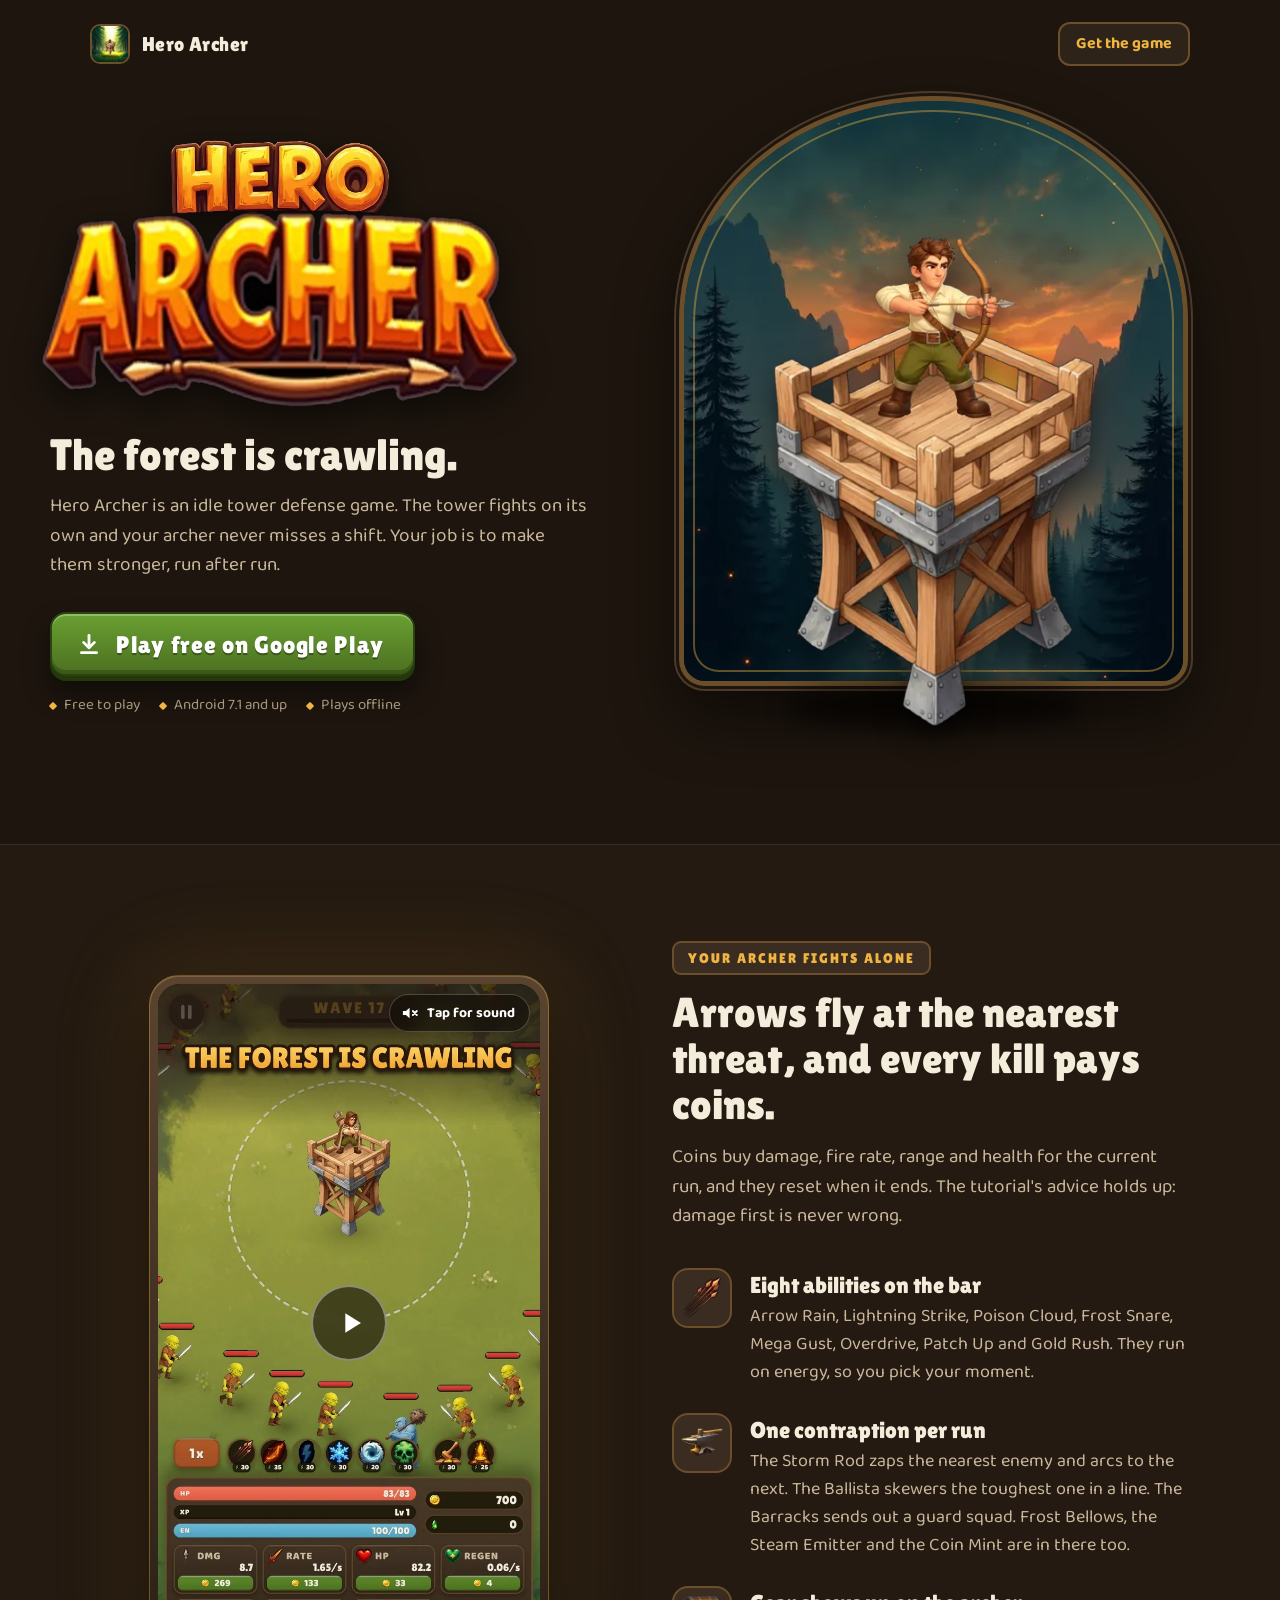
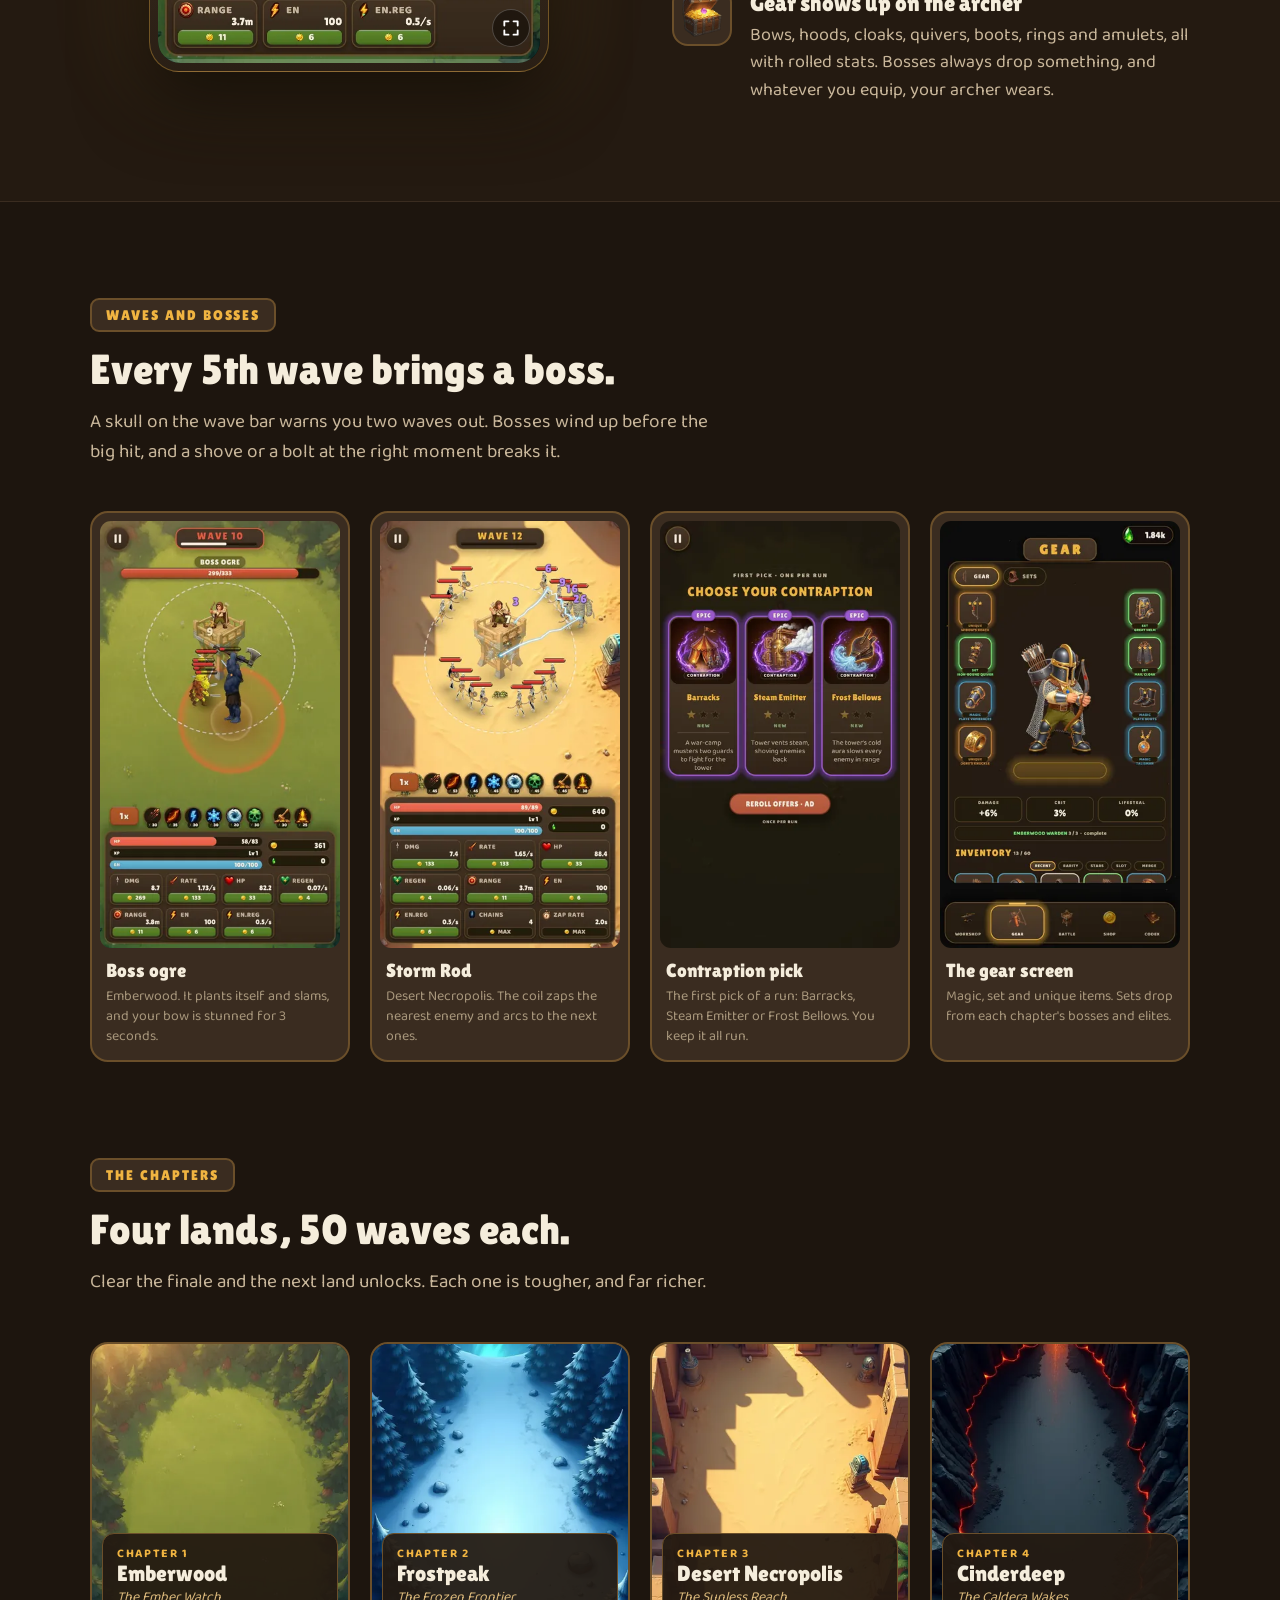
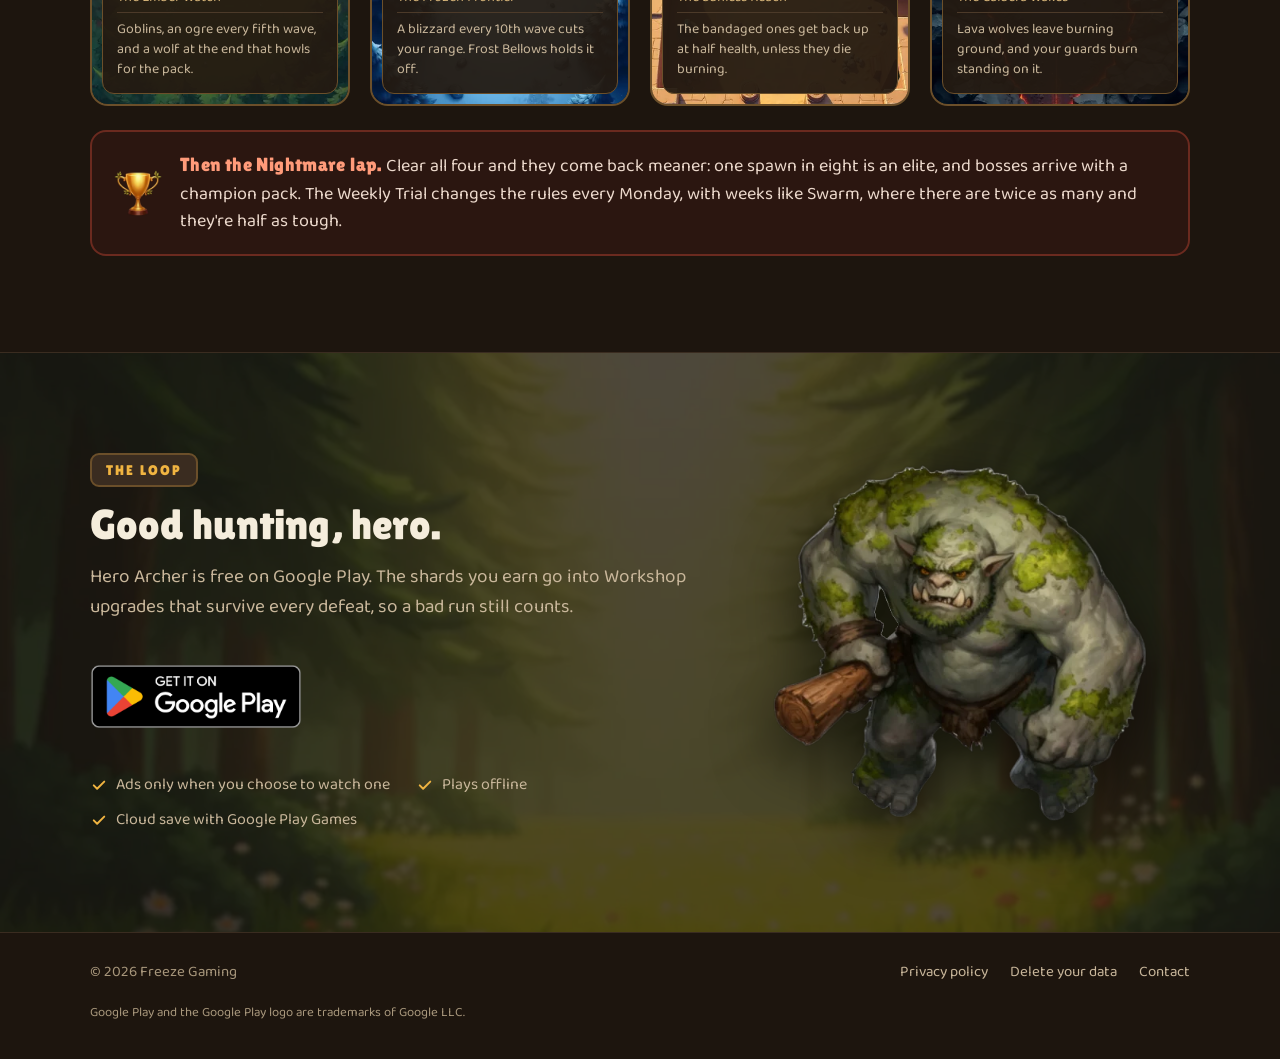
==== index.html @ 9c0611ba "Phones no longer scroll sideways The trailer player's glow was a layer 40px larger than the player o" ====
<!doctype html>
<html lang="en">
<head>
  <meta charset="utf-8">
  <meta name="viewport" content="width=device-width, initial-scale=1">
  <title>Hero Archer: Idle Tower Defense for Android</title>
  <meta name="description" content="Free idle tower defense for Android. Your archer holds the tower while you pick perks, call down abilities and loot gear across four chapters of bosses.">
  <link rel="canonical" href="https://heroarcher.com/">
  <meta name="theme-color" content="#1d150e">

  <link rel="icon" href="favicon.ico" sizes="48x48">
  <link rel="icon" href="icon-192.png" type="image/png" sizes="192x192">
  <link rel="apple-touch-icon" href="apple-touch-icon.png">
  <link rel="manifest" href="site.webmanifest">

  <meta property="og:type" content="website">
  <meta property="og:site_name" content="Hero Archer">
  <meta property="og:url" content="https://heroarcher.com/">
  <meta property="og:title" content="Hero Archer: Idle Tower Defense">
  <meta property="og:description" content="The tower fights on its own and your archer never misses a shift. Free on Google Play.">
  <meta property="og:image" content="https://heroarcher.com/og-image.jpg">
  <meta property="og:image:width" content="1200">
  <meta property="og:image:height" content="630">
  <meta property="og:image:alt" content="The Hero Archer logo beside the archer's wooden watchtower">
  <meta name="twitter:card" content="summary_large_image">

  <link rel="preload" href="assets/fonts/lilita-one.woff2" as="font" type="font/woff2" crossorigin>
  <link rel="preload" href="assets/fonts/baloo2-latin.woff2" as="font" type="font/woff2" crossorigin>
  <link rel="stylesheet" href="assets/css/site.css?v=ea07aeb800">
  <script src="assets/js/site.js?v=35ec66bd99" defer></script>

  <script type="application/ld+json">
  {
    "@context": "https://schema.org",
    "@type": "VideoGame",
    "name": "Hero Archer",
    "alternateName": "Hero Archer Tower Idle Defense",
    "url": "https://heroarcher.com/",
    "image": "https://heroarcher.com/og-image.jpg",
    "description": "An idle tower defense game for Android with roguelike perks, boss fights and gear your archer wears.",
    "genre": ["Tower defense", "Idle", "Roguelike"],
    "gamePlatform": "Android",
    "applicationCategory": "GameApplication",
    "operatingSystem": "Android 7.1 or later",
    "installUrl": "https://play.google.com/store/apps/details?id=com.omarkhan.heroarcher",
    "offers": { "@type": "Offer", "price": "0", "priceCurrency": "USD" },
    "trailer": {
      "@type": "VideoObject",
      "name": "Hero Archer trailer",
      "description": "31 seconds of Hero Archer gameplay: goblin waves, abilities, contraptions, a boss fight and the gear your archer wears.",
      "thumbnailUrl": "https://heroarcher.com/assets/img/trailer-poster.webp",
      "contentUrl": "https://heroarcher.com/assets/video/trailer.mp4",
      "uploadDate": "2026-11-19",
      "duration": "PT31S"
    },
    "author": { "@type": "Organization", "name": "Freeze Gaming" },
    "publisher": { "@type": "Organization", "name": "Freeze Gaming" }
  }
  </script>
</head>
<body>
  <a class="skip-link" href="#main">Skip to content</a>

  <header class="wrap top">
    <a class="brand" href="./"><img src="assets/img/icon-96.webp" alt="" width="96" height="96"><span>Hero Archer</span></a>
    <a class="top-cta" data-play="header" href="https://play.google.com/store/apps/details?id=com.omarkhan.heroarcher&amp;referrer=utm_source%3Dheroarcher.com%26utm_medium%3Dwebsite%26utm_content%3Dheader">Get the game</a>
  </header>

  <main id="main">
    <section class="wrap hero" aria-label="Hero Archer">
      <h1 class="hero__title">
        <img class="hero__logo" src="assets/img/logo-456.webp" srcset="assets/img/logo-456.webp 456w, assets/img/logo-912.webp 912w" sizes="(min-width: 900px) 480px, (min-width: 600px) 340px, 240px" width="912" height="540" alt="Hero Archer">
      </h1>

      <div class="stage" aria-hidden="true">
        <div class="arch">
          <img class="arch__img" src="assets/img/dusk-480.webp" srcset="assets/img/dusk-480.webp 480w, assets/img/dusk-832.webp 832w" sizes="(min-width: 900px) 480px, (min-width: 500px) 470px, 94vw" width="832" height="1472" alt="">
        </div>
        <span class="ember"></span>
        <span class="ember"></span>
        <span class="ember"></span>
        <span class="ember"></span>
        <span class="ember"></span>
        <span class="ember"></span>
        <div class="ground"></div>
        <img class="tower" src="assets/img/tower-archer-360.webp" srcset="assets/img/tower-archer-360.webp 360w, assets/img/tower-archer-552.webp 552w" sizes="(min-width: 900px) 350px, (min-width: 600px) 290px, 56vw" width="552" height="847" alt="" fetchpriority="high">
      </div>

      <div class="hero__copy">
        <p class="tag">The forest is crawling.</p>
        <p class="sub">Hero Archer is an idle tower defense game. The tower fights on its own and your archer never misses a shift. Your job is to make them stronger, run after run.</p>
        <a class="cta" data-play="hero" href="https://play.google.com/store/apps/details?id=com.omarkhan.heroarcher&amp;referrer=utm_source%3Dheroarcher.com%26utm_medium%3Dwebsite%26utm_content%3Dhero">
          <svg viewBox="0 0 24 24" fill="none" stroke="currentColor" stroke-width="2.6" stroke-linecap="round" stroke-linejoin="round" aria-hidden="true"><path d="M12 4v11"/><path d="M7 10.5l5 5 5-5"/><path d="M5 20h14"/></svg>
          Play free on Google Play
        </a>
        <ul class="meta">
          <li>Free to play</li>
          <li>Android 7.1 and up</li>
          <li>Plays offline</li>
        </ul>
        <p class="ios-note" data-ios-only hidden>On an iPhone? Hero Archer is Android only for now. An iPhone version is in the works.</p>
      </div>
    </section>

    <section class="section action" aria-labelledby="fights-alone">
      <div class="wrap action__grid">
        <!-- the trailer. site.js plays it silently while it is on screen (the
             captions are burned in) and draws the controls over it: sound, play,
             full screen, the progress bar. Without script: the browser's own player -->
        <figure class="player">
          <div class="player__frame" data-player>
            <video controls playsinline preload="none" width="720" height="1280" poster="assets/img/trailer-poster.webp" aria-label="The Hero Archer trailer: goblin waves, abilities, contraptions, a boss fight and the gear your archer wears">
              <source src="assets/video/trailer.mp4" type="video/mp4">
            </video>
            <button class="player__sound" type="button" data-sound aria-pressed="false" aria-label="Turn the sound on" hidden>
              <svg class="player__icon-off" viewBox="0 0 24 24" aria-hidden="true"><path d="M3.5 9.5h3.6L11.5 5.6v12.8l-4.4-3.9H3.5z" fill="currentColor"/><path d="M15.4 9.6l4.8 4.8M20.2 9.6l-4.8 4.8" fill="none" stroke="currentColor" stroke-width="2.2" stroke-linecap="round"/></svg>
              <svg class="player__icon-on" viewBox="0 0 24 24" aria-hidden="true"><path d="M3.5 9.5h3.6L11.5 5.6v12.8l-4.4-3.9H3.5z" fill="currentColor"/><path d="M15 9.2a4 4 0 0 1 0 5.6M17.6 6.6a7.6 7.6 0 0 1 0 10.8" fill="none" stroke="currentColor" stroke-width="2.2" stroke-linecap="round"/></svg>
              <span class="player__sound-label">Tap for sound</span>
            </button>
            <button class="player__play" type="button" data-toggle aria-label="Play the trailer" hidden>
              <svg viewBox="0 0 24 24" aria-hidden="true"><path d="M8 5.2v13.6L19 12z" fill="currentColor"/></svg>
            </button>
            <button class="player__full" type="button" data-full aria-label="Full screen" hidden>
              <svg viewBox="0 0 24 24" aria-hidden="true"><path d="M4 9V4h5M20 9V4h-5M4 15v5h5M20 15v5h-5" fill="none" stroke="currentColor" stroke-width="2.2" stroke-linecap="round" stroke-linejoin="round"/></svg>
            </button>
            <div class="player__bar" data-bar hidden><span></span></div>
          </div>
        </figure>
        <div>
          <p class="plaque">Your archer fights alone</p>
          <h2 class="h2" id="fights-alone">Arrows fly at the nearest threat, and every kill pays coins.</h2>
          <p class="lead">Coins buy damage, fire rate, range and health for the current run, and they reset when it ends. The tutorial's advice holds up: damage first is never wrong.</p>
          <ul class="beats">
            <li>
              <span class="icon-tile"><img src="assets/img/ico-arrow-rain.webp" alt="" width="112" height="125" loading="lazy"></span>
              <div>
                <h3>Eight abilities on the bar</h3>
                <p>Arrow Rain, Lightning Strike, Poison Cloud, Frost Snare, Mega Gust, Overdrive, Patch Up and Gold Rush. They run on energy, so you pick your moment.</p>
              </div>
            </li>
            <li>
              <span class="icon-tile"><img src="assets/img/ico-workshop.webp" alt="" width="112" height="77" loading="lazy"></span>
              <div>
                <h3>One contraption per run</h3>
                <p>The Storm Rod zaps the nearest enemy and arcs to the next. The Ballista skewers the toughest one in a line. The Barracks sends out a guard squad. Frost Bellows, the Steam Emitter and the Coin Mint are in there too.</p>
              </div>
            </li>
            <li>
              <span class="icon-tile"><img src="assets/img/ico-chest.webp" alt="" width="112" height="115" loading="lazy"></span>
              <div>
                <h3>Gear shows up on the archer</h3>
                <p>Bows, hoods, cloaks, quivers, boots, rings and amulets, all with rolled stats. Bosses always drop something, and whatever you equip, your archer wears.</p>
              </div>
            </li>
          </ul>
        </div>
      </div>
    </section>

    <section class="section" aria-labelledby="bosses">
      <div class="wrap">
        <p class="plaque">Waves and bosses</p>
        <h2 class="h2" id="bosses">Every 5th wave brings a boss.</h2>
        <p class="lead">A skull on the wave bar warns you two waves out. Bosses wind up before the big hit, and a shove or a bolt at the right moment breaks it.</p>
        <div class="shots" role="region" aria-label="Screenshots" tabindex="0">
          <figure class="shot">
            <img src="assets/img/shot-boss-360.webp" srcset="assets/img/shot-boss-360.webp 360w, assets/img/shot-boss-720.webp 720w" sizes="(min-width: 1024px) 255px, (min-width: 720px) 45vw, 70vw" width="720" height="1280" alt="A boss ogre raises its axe over the tower inside its orange slam warning" loading="lazy">
            <figcaption><b>Boss ogre</b><span>Emberwood. It plants itself and slams, and your bow is stunned for 3 seconds.</span></figcaption>
          </figure>
          <figure class="shot">
            <img src="assets/img/shot-storm-360.webp" srcset="assets/img/shot-storm-360.webp 360w, assets/img/shot-storm-720.webp 720w" sizes="(min-width: 1024px) 255px, (min-width: 720px) 45vw, 70vw" width="720" height="1280" alt="Storm Rod lightning arcs from the tower into a pack of the dead in the desert" loading="lazy">
            <figcaption><b>Storm Rod</b><span>Desert Necropolis. The coil zaps the nearest enemy and arcs to the next ones.</span></figcaption>
          </figure>
          <figure class="shot">
            <img src="assets/img/shot-contraption-360.webp" srcset="assets/img/shot-contraption-360.webp 360w, assets/img/shot-contraption-720.webp 720w" sizes="(min-width: 1024px) 255px, (min-width: 720px) 45vw, 70vw" width="720" height="1280" alt="The contraption pick: Barracks, Steam Emitter or Frost Bellows" loading="lazy">
            <figcaption><b>Contraption pick</b><span>The first pick of a run: Barracks, Steam Emitter or Frost Bellows. You keep it all run.</span></figcaption>
          </figure>
          <figure class="shot">
            <img src="assets/img/shot-gear-360.webp" srcset="assets/img/shot-gear-360.webp 360w, assets/img/shot-gear-720.webp 720w" sizes="(min-width: 1024px) 255px, (min-width: 720px) 45vw, 70vw" width="720" height="1280" alt="The gear screen, with the archer in the full Emberwood Warden set" loading="lazy">
            <figcaption><b>The gear screen</b><span>Magic, set and unique items. Sets drop from each chapter's bosses and elites.</span></figcaption>
          </figure>
        </div>
      </div>
    </section>

    <section class="section section--flush-top" aria-labelledby="chapters">
      <div class="wrap">
        <p class="plaque">The chapters</p>
        <h2 class="h2" id="chapters">Four lands, 50 waves each.</h2>
        <p class="lead">Clear the finale and the next land unlocks. Each one is tougher, and far richer.</p>
        <div class="chapters">
          <figure class="chapter">
            <img src="assets/img/ch-emberwood-400.webp" srcset="assets/img/ch-emberwood-400.webp 400w, assets/img/ch-emberwood-768.webp 768w" sizes="(min-width: 1024px) 265px, (min-width: 560px) 45vw, 92vw" width="768" height="1344" alt="" loading="lazy">
            <figcaption><small>Chapter 1</small><b>Emberwood</b><em>The Ember Watch</em><span>Goblins, an ogre every fifth wave, and a wolf at the end that howls for the pack.</span></figcaption>
          </figure>
          <figure class="chapter">
            <img src="assets/img/ch-frostpeak-400.webp" srcset="assets/img/ch-frostpeak-400.webp 400w, assets/img/ch-frostpeak-768.webp 768w" sizes="(min-width: 1024px) 265px, (min-width: 560px) 45vw, 92vw" width="768" height="1344" alt="" loading="lazy">
            <figcaption><small>Chapter 2</small><b>Frostpeak</b><em>The Frozen Frontier</em><span>A blizzard every 10th wave cuts your range. Frost Bellows holds it off.</span></figcaption>
          </figure>
          <figure class="chapter">
            <img src="assets/img/ch-necropolis-400.webp" srcset="assets/img/ch-necropolis-400.webp 400w, assets/img/ch-necropolis-768.webp 768w" sizes="(min-width: 1024px) 265px, (min-width: 560px) 45vw, 92vw" width="768" height="1344" alt="" loading="lazy">
            <figcaption><small>Chapter 3</small><b>Desert Necropolis</b><em>The Sunless Reach</em><span>The bandaged ones get back up at half health, unless they die burning.</span></figcaption>
          </figure>
          <figure class="chapter">
            <img src="assets/img/ch-cinderdeep-400.webp" srcset="assets/img/ch-cinderdeep-400.webp 400w, assets/img/ch-cinderdeep-768.webp 768w" sizes="(min-width: 1024px) 265px, (min-width: 560px) 45vw, 92vw" width="768" height="1344" alt="" loading="lazy">
            <figcaption><small>Chapter 4</small><b>Cinderdeep</b><em>The Caldera Wakes</em><span>Lava wolves leave burning ground, and your guards burn standing on it.</span></figcaption>
          </figure>
        </div>
        <div class="nightmare">
          <img src="assets/img/ico-trophy.webp" alt="" width="112" height="108" loading="lazy">
          <p><strong>Then the Nightmare lap.</strong> Clear all four and they come back meaner: one spawn in eight is an elite, and bosses arrive with a champion pack. The Weekly Trial changes the rules every Monday, with weeks like Swarm, where there are twice as many and they're half as tough.</p>
        </div>
      </div>
    </section>

    <section class="final" aria-labelledby="good-hunting">
      <img class="final__bg" src="assets/img/forest-1024.webp" width="1024" height="1024" alt="" loading="lazy">
      <div class="wrap final__grid">
        <div>
          <p class="plaque">The loop</p>
          <h2 class="h2" id="good-hunting">Good hunting, hero.</h2>
          <p class="lead">Hero Archer is free on Google Play. The shards you earn go into Workshop upgrades that survive every defeat, so a bad run still counts.</p>
          <a class="badge" data-play="final" href="https://play.google.com/store/apps/details?id=com.omarkhan.heroarcher&amp;referrer=utm_source%3Dheroarcher.com%26utm_medium%3Dwebsite%26utm_content%3Dfinal"><img src="assets/img/google-play-badge.png" width="646" height="250" alt="Get it on Google Play" loading="lazy"></a>
          <ul class="facts">
            <li><svg viewBox="0 0 24 24" fill="none" stroke="currentColor" stroke-width="2.6" stroke-linecap="round" stroke-linejoin="round" aria-hidden="true"><path d="M5 12.5l4.5 4.5L19 7.5"/></svg>Ads only when you choose to watch one</li>
            <li><svg viewBox="0 0 24 24" fill="none" stroke="currentColor" stroke-width="2.6" stroke-linecap="round" stroke-linejoin="round" aria-hidden="true"><path d="M5 12.5l4.5 4.5L19 7.5"/></svg>Plays offline</li>
            <li><svg viewBox="0 0 24 24" fill="none" stroke="currentColor" stroke-width="2.6" stroke-linecap="round" stroke-linejoin="round" aria-hidden="true"><path d="M5 12.5l4.5 4.5L19 7.5"/></svg>Cloud save with Google Play Games</li>
          </ul>
        </div>
        <img class="final__troll" src="assets/img/troll-478.webp" width="478" height="455" alt="" loading="lazy">
      </div>
    </section>
  </main>

  <footer class="foot">
    <div class="wrap">
      <div class="foot__row">
        <span>© 2026 Freeze Gaming</span>
        <nav aria-label="Legal and contact">
          <a href="privacy/">Privacy policy</a>
          <a href="delete-account/">Delete your data</a>
          <a href="mailto:khanxesthetix@gmail.com">Contact</a>
        </nav>
      </div>
      <p class="foot__legal">Google Play and the Google Play logo are trademarks of Google LLC.</p>
    </div>
  </footer>
</body>
</html>
---- assets/css/site.css ----
/* Hero Archer, heroarcher.com
   Colours are the game's "Bark & Ember" UITheme tokens; type is the game's
   own Lilita One (display) and Baloo 2 (text). Mobile first. */

@font-face {
  font-family: "Baloo 2";
  src: url("../fonts/baloo2-latin.woff2") format("woff2");
  font-weight: 400 800;
  font-style: normal;
  font-display: swap;
}
@font-face {
  font-family: "Lilita One";
  src: url("../fonts/lilita-one.woff2") format("woff2");
  font-weight: 400;
  font-style: normal;
  font-display: swap;
}

:root {
  --bg: #1d150e;
  --bg-deep: #241a11;
  --panel: #3a2c20;
  --panel-inset: #2e2318;
  --panel-light: #4c3a29;
  --border: #6b4f2a;
  --gold: #f0b441;
  --gold-hi: #ffd27a;
  --text: #f5eddc;
  --text-dim: #c9b79b;
  --text-mute: #a8977c;
  --subtitle: #d9b77a;
  --cta-top: #69a032;
  --cta-bottom: #4c7020;
  --cta-edge: #2c4410;
  --cta-lip: #23380b;
  --nightmare-bg: #2b1610;
  --nightmare-edge: #6b2a1f;
  --nightmare-text: #ff9b7a;

  --font-display: "Lilita One", "Baloo 2", system-ui, sans-serif;
  --font-body: "Baloo 2", system-ui, -apple-system, "Segoe UI", Roboto, sans-serif;
  --gutter: 16px;

  color-scheme: dark;
}

/* ---------- base ---------- */

*, *::before, *::after { box-sizing: border-box; }

html {
  -webkit-text-size-adjust: 100%;
  text-size-adjust: 100%;
  scroll-behavior: smooth;
}

body {
  margin: 0;
  background: var(--bg);
  color: var(--text);
  font: 400 1.0625rem/1.55 var(--font-body);
  overflow-x: hidden;
}
/* phones pan sideways past body's overflow-x: hidden (iOS Safari above all);
   clip on the content itself is what holds, so nothing can widen the page */
main { overflow-x: clip; }

img, video { display: block; max-width: 100%; height: auto; }

a { color: var(--gold); }
a:hover { color: var(--gold-hi); }

:focus-visible {
  outline: 3px solid var(--gold);
  outline-offset: 3px;
  border-radius: 6px;
}

h1, h2, h3 { font-weight: 400; }

.wrap {
  max-width: 1180px;
  margin-inline: auto;
  padding-inline: var(--gutter);
}

.skip-link {
  position: absolute;
  left: 12px;
  top: -80px;
  z-index: 10;
  padding: 10px 16px;
  border-radius: 10px;
  background: var(--gold);
  color: var(--bg);
  font-weight: 700;
  text-decoration: none;
}
.skip-link:focus { top: 12px; color: var(--bg); }

/* ---------- header ---------- */

.top {
  display: flex;
  align-items: center;
  justify-content: space-between;
  gap: 16px;
  padding-block: 12px;
}

.brand {
  display: flex;
  align-items: center;
  gap: 12px;
  color: var(--text);
  font-family: var(--font-display);
  font-size: 1.125rem;
  letter-spacing: .02em;
  text-decoration: none;
}
.brand:hover { color: #fff; }
.brand img {
  width: 36px;
  height: 36px;
  border-radius: 10px;
  border: 2px solid var(--border);
}

.top-cta {
  display: inline-flex;
  align-items: center;
  min-height: 44px;
  padding-inline: 16px;
  border-radius: 12px;
  border: 2px solid var(--border);
  background: var(--panel-inset);
  color: var(--gold);
  font-weight: 700;
  font-size: 1rem;
  text-decoration: none;
}
.top-cta:hover { background: var(--panel); color: var(--gold-hi); }

/* ---------- hero ---------- */

.hero {
  display: grid;
  grid-template-areas: "logo" "stage" "copy";
  padding-bottom: 64px;
}

.hero__title { grid-area: logo; margin: 4px 0 0; }
.hero__logo {
  width: min(240px, 66%);
  margin-inline: auto;
  filter: drop-shadow(0 12px 16px rgba(0, 0, 0, .5));
}

.stage {
  grid-area: stage;
  position: relative;
  height: 340px;
  /* short phones: the art gives way so the button still fits the first screen */
  height: clamp(250px, calc(100svh - 360px), 340px);
  margin-top: -4px;
}

.arch {
  position: absolute;
  top: 0;
  bottom: 48px;
  left: 50%;
  width: min(94%, 470px);
  translate: -50% 0;
  overflow: hidden;
  border-radius: 50% 50% 26px 26px / 38% 38% 26px 26px;
  border: 5px solid var(--border);
  background: var(--panel-inset);
  box-shadow: 0 0 0 3px var(--bg), 0 0 0 5px var(--panel-light), 0 30px 60px rgba(0, 0, 0, .5);
}
.arch::after {
  content: "";
  position: absolute;
  inset: 9px;
  border-radius: inherit;
  border: 2px solid rgba(240, 180, 65, .4);
  pointer-events: none;
}
.arch__img {
  position: absolute;
  inset: 0;
  width: 100%;
  height: 100%;
  max-width: none;
  object-fit: cover;
  object-position: 50% 36%;
}

.ground {
  position: absolute;
  left: 50%;
  bottom: 14px;
  width: min(52%, 300px);
  height: 46px;
  translate: -50% 0;
  border-radius: 50%;
  background: rgba(0, 0, 0, .6);
  filter: blur(10px);
}

.tower {
  position: absolute;
  left: 50%;
  bottom: 18px;
  width: auto;
  max-width: 62%;
  height: calc(100% - 34px);
  translate: -50% 0;
  filter: drop-shadow(0 12px 14px rgba(0, 0, 0, .5));
}

.ember {
  position: absolute;
  width: 5px;
  height: 5px;
  border-radius: 50%;
  background: #ffb347;
  box-shadow: 0 0 8px 2px rgba(255, 140, 40, .6);
  opacity: 0;
  animation: ember-rise 7s linear infinite;
}
.ember:nth-of-type(1) { left: 22%; bottom: 150px; }
.ember:nth-of-type(2) { left: 34%; bottom: 220px; animation-delay: 1.6s; animation-duration: 8s; }
.ember:nth-of-type(3) { left: 61%; bottom: 180px; animation-delay: 3.1s; }
.ember:nth-of-type(4) { left: 72%; bottom: 260px; animation-delay: .8s; animation-duration: 9s; }
.ember:nth-of-type(5) { left: 47%; bottom: 320px; animation-delay: 4.4s; }
.ember:nth-of-type(6) { left: 80%; bottom: 140px; animation-delay: 2.3s; animation-duration: 6s; }

@keyframes ember-rise {
  0% { transform: translate(0, 0); opacity: 0; }
  15% { opacity: .9; }
  100% { transform: translate(28px, -280px); opacity: 0; }
}

/* On a phone the button has to be on the first screen: the headline, then the
   button, then the explanation. Wide screens keep the reading order. */
.hero__copy {
  grid-area: copy;
  display: flex;
  flex-direction: column;
  align-items: center;
  padding-top: 16px;
  text-align: center;
}
.hero__copy .cta { order: 1; }
.hero__copy .ios-note { order: 2; }
.hero__copy .meta { order: 3; }
.hero__copy .sub { order: 4; margin: 22px auto 0; }

.tag {
  margin: 0 0 14px;
  font-family: var(--font-display);
  font-size: 1.875rem;
  line-height: 1.08;
}

.sub {
  max-width: 29em;
  margin: 0 auto 26px;
  color: var(--text-dim);
}

.cta {
  display: inline-flex;
  align-items: center;
  justify-content: center;
  gap: 14px;
  width: 100%;
  max-width: 420px;
  min-height: 64px;
  padding-inline: 20px;
  border-radius: 16px;
  border: 2px solid var(--cta-edge);
  background: linear-gradient(var(--cta-top), var(--cta-bottom));
  box-shadow:
    inset 0 2px 0 rgba(255, 255, 255, .28),
    inset 0 -4px 0 rgba(0, 0, 0, .22),
    0 5px 0 var(--cta-lip),
    0 16px 28px rgba(0, 0, 0, .45);
  color: #fff;
  font-family: var(--font-display);
  font-size: clamp(1.0625rem, 5.2vw, 1.3125rem);
  letter-spacing: .03em;
  white-space: nowrap;
  text-decoration: none;
  text-shadow: 0 2px 0 rgba(0, 0, 0, .35);
  transition: transform .12s ease;
}
.cta:hover { color: #fff; transform: translateY(-2px); }
.cta:active { transform: translateY(3px); }
.cta svg { width: 26px; height: 26px; flex: none; }

@media (max-width: 380px) {
  .cta { gap: 10px; padding-inline: 14px; }
}

.meta {
  display: flex;
  flex-wrap: wrap;
  justify-content: center;
  gap: 6px 20px;
  margin: 18px 0 0;
  padding: 0;
  list-style: none;
  color: var(--text-mute);
  font-size: .875rem;
}
.meta li { display: inline-flex; align-items: center; gap: 8px; }
.meta li::before {
  content: "";
  width: 6px;
  height: 6px;
  border-radius: 1px;
  background: var(--gold);
  transform: rotate(45deg);
}

.ios-note {
  max-width: 30em;
  margin: 16px auto 0;
  padding: 12px 16px;
  border-radius: 12px;
  border: 1px solid var(--panel-light);
  background: var(--panel-inset);
  color: var(--text-dim);
  font-size: .9375rem;
  text-align: left;
}
.ios-note[hidden] { display: none; }

/* ---------- shared section type ---------- */

.section { padding-block: 64px; }
.section--flush-top { padding-top: 0; }

.plaque {
  display: inline-block;
  margin: 0 0 14px;
  padding: 5px 14px 3px;
  border-radius: 9px;
  border: 2px solid var(--border);
  background: var(--panel);
  color: var(--gold);
  font-family: var(--font-display);
  font-size: .875rem;
  letter-spacing: .14em;
  text-transform: uppercase;
}

.h2 {
  max-width: 18em;
  margin: 0 0 16px;
  font-family: var(--font-display);
  font-size: 1.9375rem;
  line-height: 1.1;
}

.lead {
  max-width: 34em;
  margin: 0;
  color: var(--text-dim);
}

/* ---------- how it plays ---------- */

.action {
  background: var(--bg-deep);
  border-block: 1px solid var(--panel);
}

.action__grid { display: grid; gap: 36px; }

/* the trailer, in a framed 9:16 player: as wide as fits, never taller than
   the screen (the 18px is the frame's padding and border) */
.player {
  position: relative;
  width: 100%;
  max-width: min(380px, calc((100svh - 70px) * 9 / 16 + 18px));
  margin: 0 auto;
  padding: 8px;
  border-radius: 30px;
  border: 1px solid rgba(240, 180, 65, .35);
  background: linear-gradient(#5a4430, #2a1f15);
  /* a warm glow round it, like the dusk in the arch: a shadow, so it never
     widens the page (an oversized glow layer made phones scroll sideways) */
  box-shadow:
    inset 0 1px 0 rgba(255, 220, 150, .18),
    0 30px 70px rgba(0, 0, 0, .6),
    0 0 90px 12px rgba(240, 180, 65, .14);
}
.player__frame {
  position: relative;
  overflow: hidden;
  aspect-ratio: 9 / 16;
  border-radius: 22px;
  background: #000;
}
.player__frame video {
  display: block;
  width: 100%;
  height: 100%;
  object-fit: contain;
  cursor: pointer;
}

/* the controls drawn over the video */
.player__sound,
.player__play,
.player__full {
  position: absolute;
  display: inline-flex;
  align-items: center;
  justify-content: center;
  padding: 0;
  border: 1px solid rgba(255, 255, 255, .22);
  background: rgba(18, 12, 7, .6);
  -webkit-backdrop-filter: blur(8px);
  backdrop-filter: blur(8px);
  color: #fff;
  cursor: pointer;
  transition: background-color .15s ease;
}
.player__sound:hover, .player__play:hover, .player__full:hover { background: rgba(18, 12, 7, .82); }
.player__sound:focus-visible, .player__play:focus-visible, .player__full:focus-visible,
.player__bar:focus-visible { outline: 3px solid var(--gold-hi); outline-offset: 2px; }
.player__sound[hidden], .player__play[hidden], .player__full[hidden], .player__bar[hidden] { display: none; }

/* sound: a "Tap for sound" pill until it is first used, then a round icon */
.player__sound {
  top: 10px;
  right: 10px;
  gap: 7px;
  height: 38px;
  padding: 0 14px 0 10px;
  border-radius: 999px;
  font-family: var(--font-body);
  font-size: .875rem;
  font-weight: 700;
  white-space: nowrap;
}
.player__sound svg { width: 20px; height: 20px; flex: none; }
.player__sound .player__icon-on { display: none; }
.player__sound[aria-pressed="true"] .player__icon-on { display: block; }
.player__sound[aria-pressed="true"] .player__icon-off { display: none; }
.player__sound.is-round { width: 38px; padding: 0; }
.player__sound.is-round .player__sound-label { display: none; }

/* play: big and centred whenever it is paused or done */
.player__play {
  inset: 0;
  width: 76px;
  height: 76px;
  margin: auto;
  border-radius: 50%;
  border-width: 2px;
  border-color: rgba(255, 255, 255, .4);
}
.player__play svg { width: 34px; height: 34px; margin-left: 4px; }

.player__full {
  right: 10px;
  bottom: 16px;
  width: 38px;
  height: 38px;
  border-radius: 50%;
}
.player__full svg { width: 20px; height: 20px; }

/* progress along the bottom edge; a tap on it jumps there */
.player__bar {
  position: absolute;
  left: 0;
  right: 0;
  bottom: 0;
  height: 16px;
  cursor: pointer;
}
.player__bar::before,
.player__bar span {
  content: "";
  position: absolute;
  left: 0;
  right: 0;
  bottom: 0;
  height: 4px;
}
.player__bar::before { background: rgba(255, 255, 255, .18); }
.player__bar span {
  background: linear-gradient(90deg, var(--gold), var(--gold-hi));
  transform: scaleX(0);
  transform-origin: left;
}

/* full screen shows the whole picture, letterboxed, never cropped */
.player__frame:fullscreen { aspect-ratio: auto; width: 100%; height: 100%; border-radius: 0; }
.player__frame:-webkit-full-screen { aspect-ratio: auto; width: 100%; height: 100%; border-radius: 0; }
video:fullscreen { object-fit: contain; }

.beats {
  display: grid;
  gap: 26px;
  margin: 36px 0 0;
  padding: 0;
  list-style: none;
}
.beats li {
  display: grid;
  grid-template-columns: 60px minmax(0, 1fr);
  gap: 18px;
  align-items: start;
}
.beats h3 {
  margin: 4px 0;
  font-family: var(--font-display);
  font-size: 1.4375rem;
  line-height: 1.2;
}
.beats p { margin: 0; color: var(--text-dim); }

.icon-tile {
  display: grid;
  place-items: center;
  width: 60px;
  height: 60px;
  border-radius: 16px;
  border: 2px solid var(--border);
  background: var(--panel);
}
.icon-tile img { width: 42px; height: 42px; object-fit: contain; }

/* ---------- screenshots ---------- */

.shots {
  display: grid;
  grid-auto-flow: column;
  grid-auto-columns: 74%;
  gap: 14px;
  margin: 32px calc(var(--gutter) * -1) 0;
  padding: 0 var(--gutter) 10px;
  overflow-x: auto;
  overscroll-behavior-x: contain;
  scroll-snap-type: x mandatory;
  scroll-padding-inline: var(--gutter);
}

.shot {
  margin: 0;
  padding: 8px;
  border-radius: 18px;
  border: 2px solid var(--border);
  background: var(--panel);
  scroll-snap-align: start;
}
/* whole phone screens, 9:16 */
.shot img {
  width: 100%;
  aspect-ratio: 9 / 16;
  object-fit: cover;
  border-radius: 11px;
}
.shot figcaption { padding: 12px 6px 6px; }
.shot b {
  display: block;
  font-family: var(--font-display);
  font-size: 1.1875rem;
  font-weight: 400;
  line-height: 1.15;
}
.shot span {
  display: block;
  margin-top: 4px;
  color: var(--text-mute);
  font-size: .875rem;
  line-height: 1.45;
}

/* ---------- chapters ---------- */

.chapters {
  display: grid;
  gap: 14px;
  margin-top: 32px;
}

.chapter {
  position: relative;
  margin: 0;
  aspect-ratio: 16 / 11;
  overflow: hidden;
  border-radius: 18px;
  border: 2px solid var(--border);
  background: var(--panel-inset);
}
.chapter img {
  position: absolute;
  inset: 0;
  width: 100%;
  height: 100%;
  max-width: none;
  object-fit: cover;
}
.chapter figcaption {
  position: absolute;
  inset: auto 8px 8px;
  padding: 10px 12px 11px;
  border-radius: 12px;
  border: 1px solid var(--border);
  background: rgba(36, 26, 17, .94);
}
.chapter small {
  display: block;
  color: var(--gold);
  font-size: .75rem;
  font-weight: 700;
  letter-spacing: .14em;
  line-height: 1.3;
  text-transform: uppercase;
}
.chapter b {
  display: block;
  font-family: var(--font-display);
  font-size: 1.25rem;
  font-weight: 400;
  line-height: 1.2;
}
.chapter em {
  display: block;
  color: var(--subtitle);
  font-size: .875rem;
  line-height: 1.3;
}
.chapter span {
  display: block;
  margin-top: 6px;
  padding-top: 6px;
  border-top: 1px solid var(--panel-light);
  color: var(--text-dim);
  font-size: .875rem;
  line-height: 1.45;
}

.nightmare {
  display: flex;
  align-items: flex-start;
  gap: 18px;
  margin: 24px 0 0;
  padding: 16px;
  border-radius: 16px;
  border: 2px solid var(--nightmare-edge);
  background: var(--nightmare-bg);
  color: #ecd9cc;
}
.nightmare img { width: 48px; height: 48px; flex: none; object-fit: contain; }
.nightmare p { margin: 0; }
.nightmare strong {
  color: var(--nightmare-text);
  font-family: var(--font-display);
  font-size: 1.1875rem;
  font-weight: 400;
  letter-spacing: .02em;
}

/* ---------- closing call ---------- */

.final {
  position: relative;
  overflow: hidden;
  border-top: 1px solid var(--panel);
}
.final__bg {
  position: absolute;
  inset: 0;
  width: 100%;
  height: 100%;
  max-width: none;
  object-fit: cover;
  object-position: 50% 62%;
  opacity: .22;
}
.final__grid {
  position: relative;
  display: grid;
  gap: 8px;
  padding-block: 64px 72px;
  text-align: center;
}
.final__grid .h2, .final__grid .lead { margin-inline: auto; }
.final__troll {
  order: -1;
  width: min(210px, 60%);
  justify-self: center;
  filter: drop-shadow(0 20px 30px rgba(0, 0, 0, .6));
}

.badge {
  display: inline-block;
  margin-top: 24px;
  border-radius: 12px;
}
.badge img { width: 230px; }

.facts {
  display: flex;
  flex-wrap: wrap;
  justify-content: center;
  gap: 10px 26px;
  margin: 20px 0 0;
  padding: 0;
  list-style: none;
  color: var(--text-dim);
  font-size: .9375rem;
}
.facts li { display: inline-flex; align-items: center; gap: 8px; }
.facts svg { width: 18px; height: 18px; flex: none; color: var(--gold); }

/* ---------- footer ---------- */

.foot {
  padding-block: 28px 36px;
  border-top: 1px solid var(--panel);
  color: var(--text-mute);
  font-size: .9375rem;
}
.foot__row {
  display: flex;
  flex-direction: column;
  gap: 14px;
}
.foot nav { display: flex; flex-wrap: wrap; gap: 8px 22px; }
.foot a { color: var(--text-dim); text-decoration: none; }
.foot a:hover { color: var(--text); text-decoration: underline; }
.foot__legal { margin: 18px 0 0; font-size: .8125rem; }

/* ---------- legal pages ---------- */

.legal {
  max-width: 760px;
  padding-block: 32px 72px;
}
.legal h1 {
  margin: 0 0 4px;
  font-family: var(--font-display);
  font-size: 2.125rem;
  line-height: 1.1;
}
.legal__app { margin: 0 0 20px; color: var(--subtitle); }
.legal h2 {
  margin: 2em 0 .6em;
  padding-bottom: 6px;
  border-bottom: 1px solid var(--panel-light);
  font-family: var(--font-display);
  font-size: 1.4375rem;
  line-height: 1.2;
}
.legal h3 { margin: 1.5em 0 .4em; font-size: 1.125rem; font-weight: 700; }
.legal p, .legal li { color: var(--text-dim); }
.legal strong, .legal b { color: var(--text); }
.legal ul, .legal ol { padding-left: 1.3em; }
.legal li + li { margin-top: .4em; }
.legal code {
  padding: 1px 6px;
  border-radius: 6px;
  background: var(--panel);
  color: var(--text);
  font-size: .9em;
}
.legal__meta {
  padding: 14px 18px;
  border-radius: 14px;
  border: 1px solid var(--panel-light);
  background: var(--panel-inset);
}
.legal a { overflow-wrap: anywhere; }

/* ---------- 404 ---------- */

.lost {
  display: grid;
  justify-items: center;
  gap: 8px;
  padding-block: 48px 96px;
  text-align: center;
}
.lost img { width: min(240px, 60%); }
.lost .cta { width: auto; padding-inline: 28px; margin-top: 16px; }

/* ---------- wider screens ---------- */

@media (min-width: 560px) {
  .chapters { grid-template-columns: repeat(2, minmax(0, 1fr)); }
  .chapter { aspect-ratio: 4 / 4.4; }
  .chapter figcaption { inset: auto 10px 10px; padding: 12px 14px 13px; }
}

@media (min-width: 600px) {
  .stage { height: 500px; }
  .hero__logo { width: 340px; }
  .tag { font-size: 2.125rem; }
}

@media (min-width: 720px) {
  :root { --gutter: 32px; }
  body { font-size: 1.125rem; }
  .top { padding-block: 22px; }
  .brand { font-size: 1.25rem; }
  .brand img { width: 40px; height: 40px; }
  .section { padding-block: 96px; }
  .section--flush-top { padding-top: 0; }
  .h2 { font-size: 2.625rem; }
  .lead { font-size: 1.1875rem; }
  .shots {
    grid-auto-flow: row;
    grid-auto-columns: auto;
    grid-template-columns: repeat(2, minmax(0, 1fr));
    gap: 20px;
    margin: 44px 0 0;
    padding: 0;
    overflow: visible;
  }
  .chapters { gap: 20px; margin-top: 44px; }
  .nightmare { align-items: center; padding: 18px 22px; }
  .foot__row { flex-direction: row; flex-wrap: wrap; align-items: center; justify-content: space-between; }
}

@media (min-width: 900px) {
  .hero {
    grid-template-columns: minmax(0, 1fr) minmax(0, 1.1fr);
    grid-template-areas: "logo stage" "copy stage";
    column-gap: 48px;
    align-items: center;
    padding: 8px 0 88px;
  }
  .hero__title { align-self: end; }
  .hero__logo { width: 100%; max-width: 480px; margin: 0 0 8px -10px; }
  .stage { height: 660px; margin: 0; }
  .arch { bottom: 70px; width: 86%; }
  .ground { bottom: 26px; }
  .tower { bottom: 30px; width: min(54%, 350px); max-width: none; height: auto; }
  .hero__copy { display: block; align-self: start; padding-top: 0; text-align: left; }
  .tag { font-size: 2.75rem; }
  .hero__copy .sub { margin: 0 0 32px; font-size: 1.1875rem; }
  .cta { width: auto; padding: 0 30px 0 24px; font-size: 1.5rem; }
  .meta { justify-content: flex-start; font-size: .9375rem; }
  .ios-note { margin-left: 0; }

  .action__grid {
    grid-template-columns: minmax(0, 1fr) minmax(0, 1fr);
    gap: 64px;
    align-items: center;
  }
  .player { max-width: min(400px, calc((100svh - 90px) * 9 / 16 + 18px)); justify-self: center; }

  .final__grid {
    grid-template-columns: minmax(0, 1.3fr) minmax(0, 1fr);
    gap: 40px;
    align-items: center;
    padding-block: 100px;
    text-align: left;
  }
  .final__grid .h2, .final__grid .lead { margin-inline: 0; }
  .final__troll { order: 0; width: 100%; max-width: 380px; }
  .badge { margin: 28px 0 0 -14px; }
  .badge img { width: 240px; }
  .facts { justify-content: flex-start; font-size: 1rem; }
}

@media (min-width: 1024px) {
  :root { --gutter: 40px; }
  .shots { grid-template-columns: repeat(4, minmax(0, 1fr)); }
  .chapters { grid-template-columns: repeat(4, minmax(0, 1fr)); }
  .chapter { aspect-ratio: 3 / 4.2; }
  .chapter b { font-size: 1.375rem; }
}

@media (prefers-reduced-motion: reduce) {
  html { scroll-behavior: auto; }
  .ember { animation: none; opacity: .55; }
  .cta, .player__sound, .player__play, .player__full { transition: none; }
  .cta:hover, .cta:active { transform: none; }
}
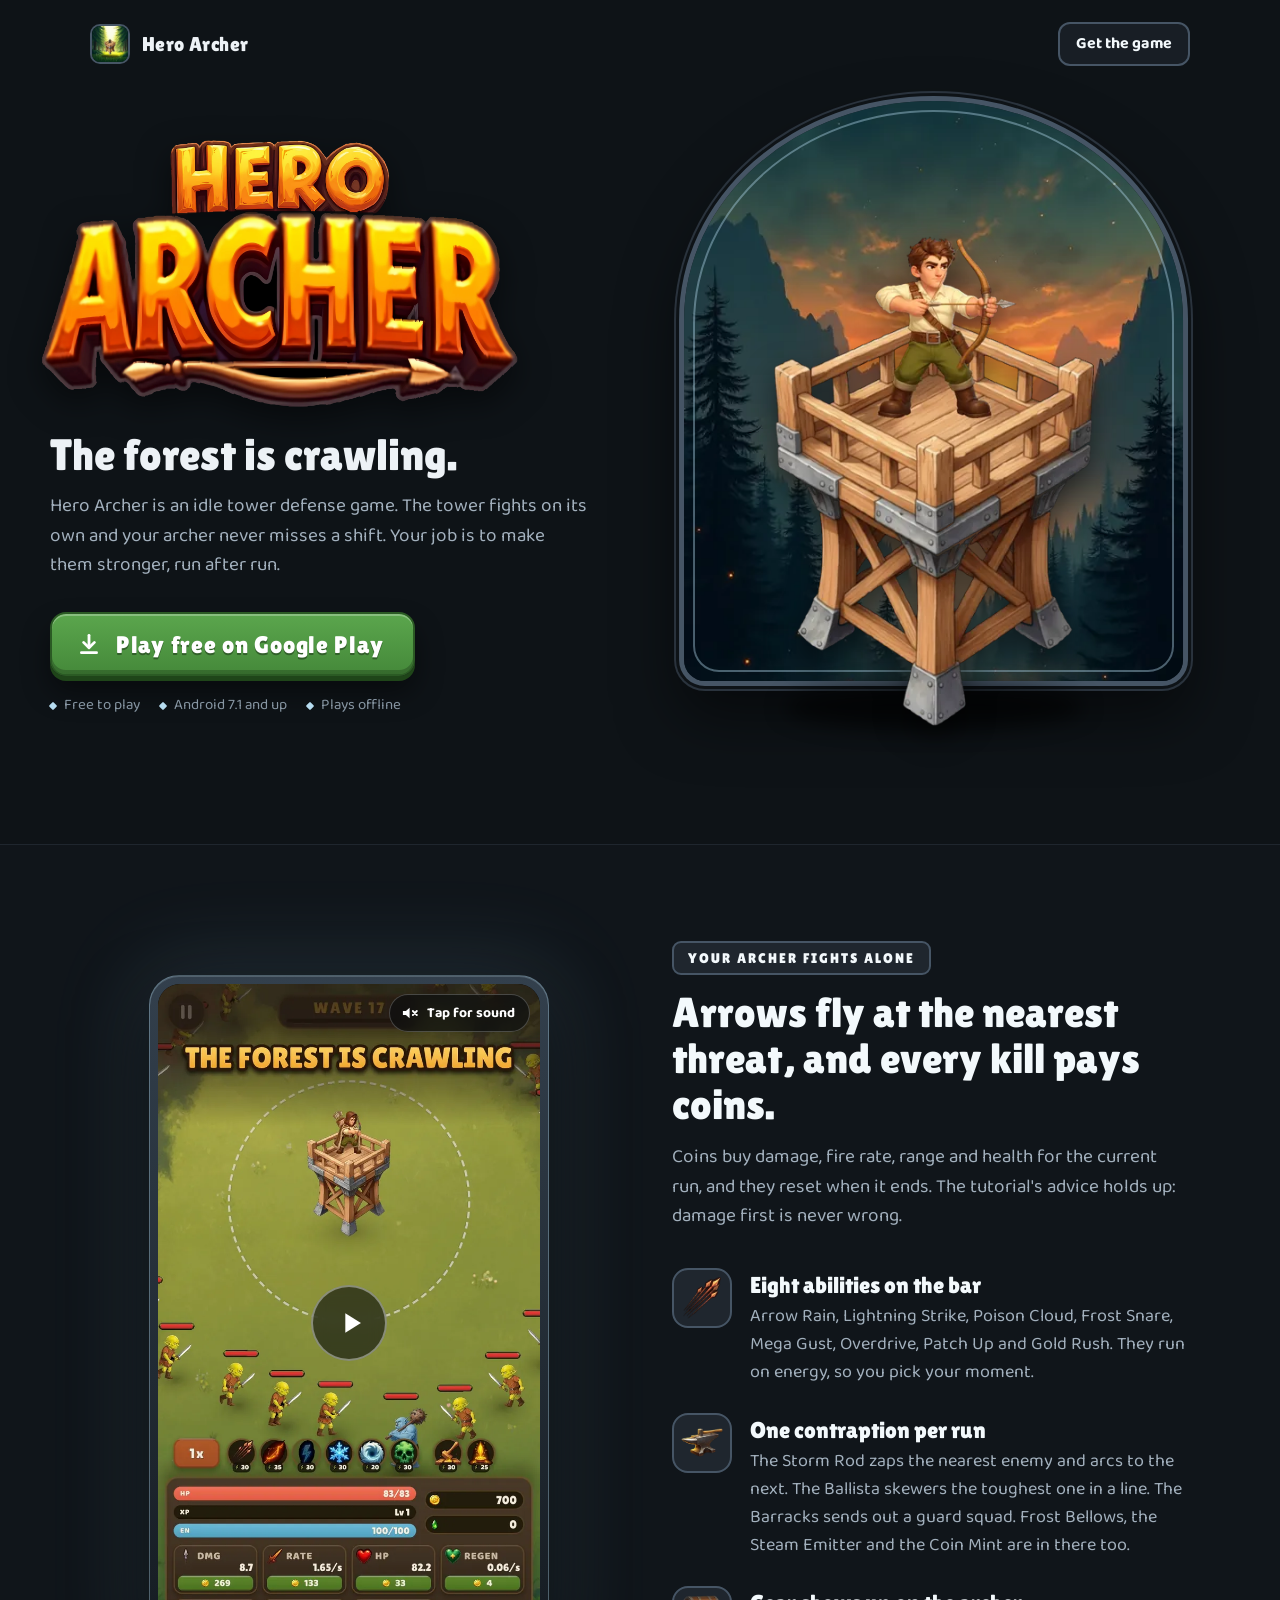
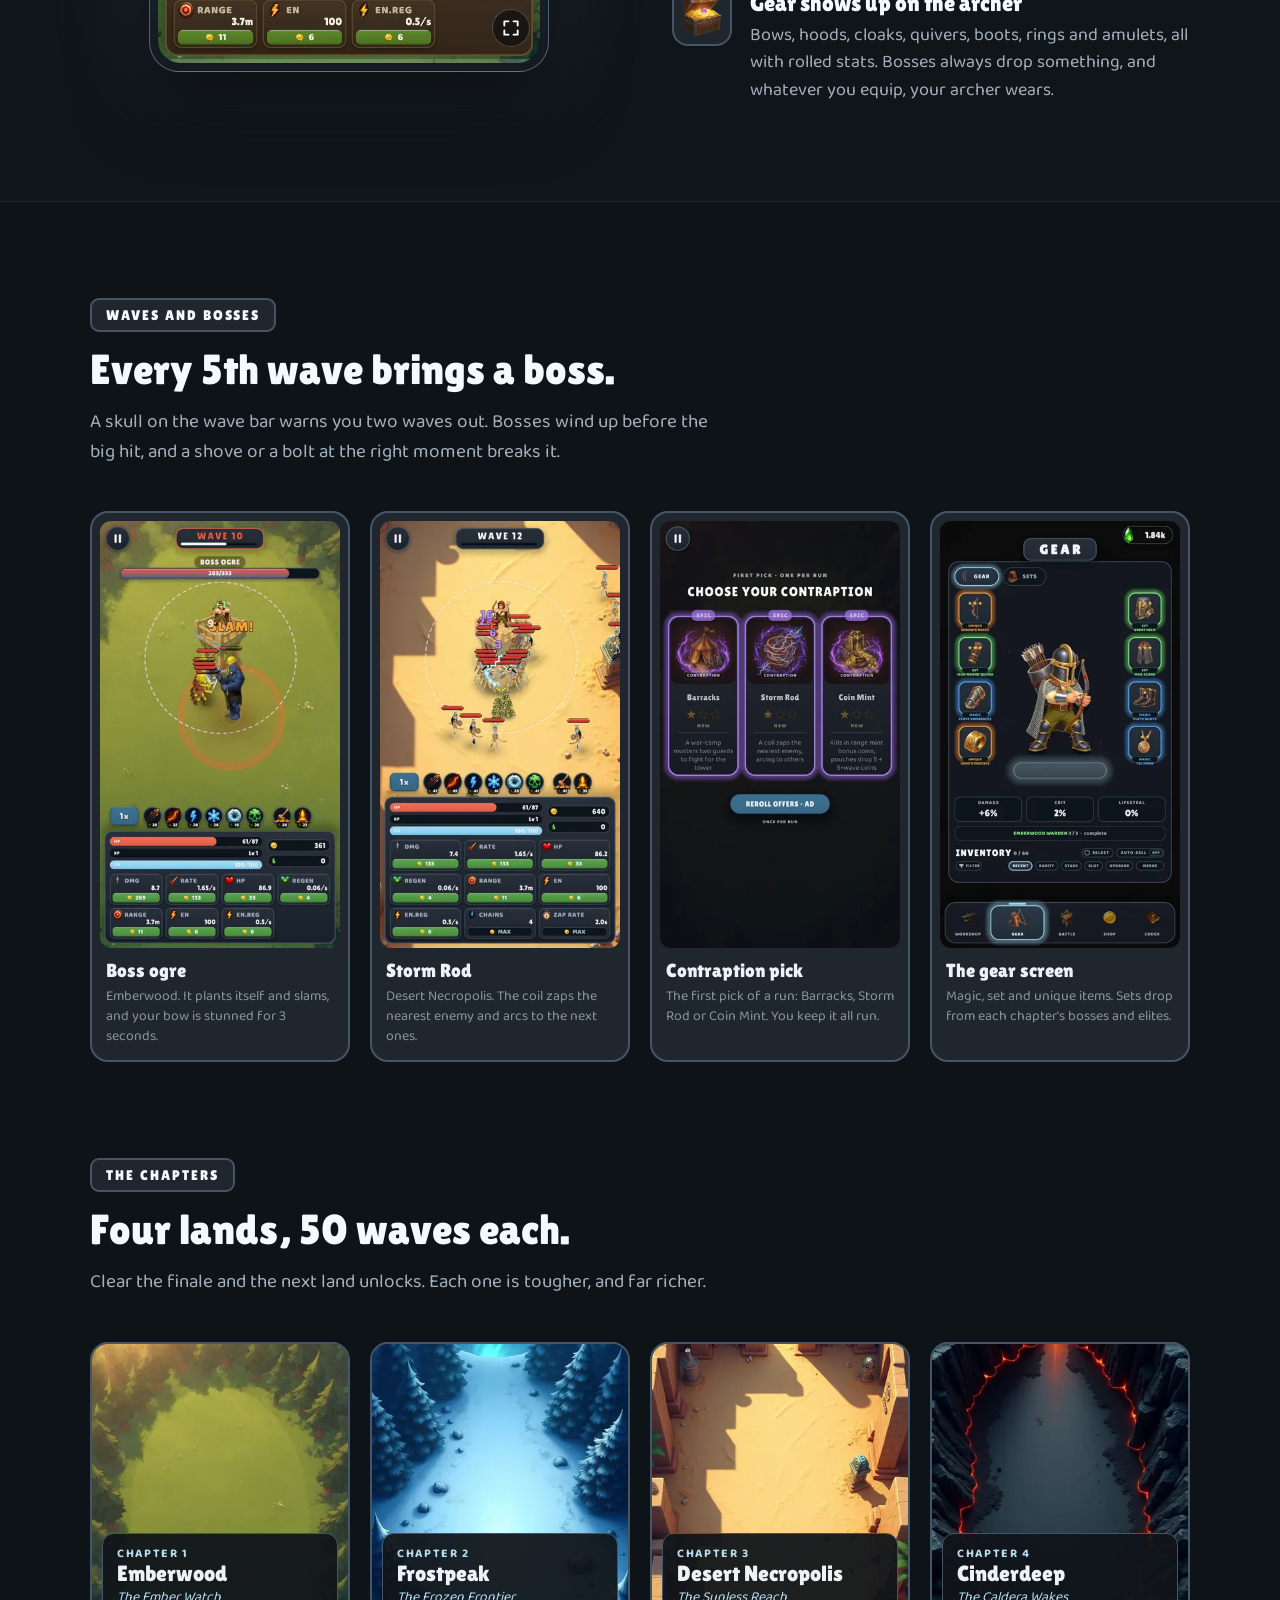
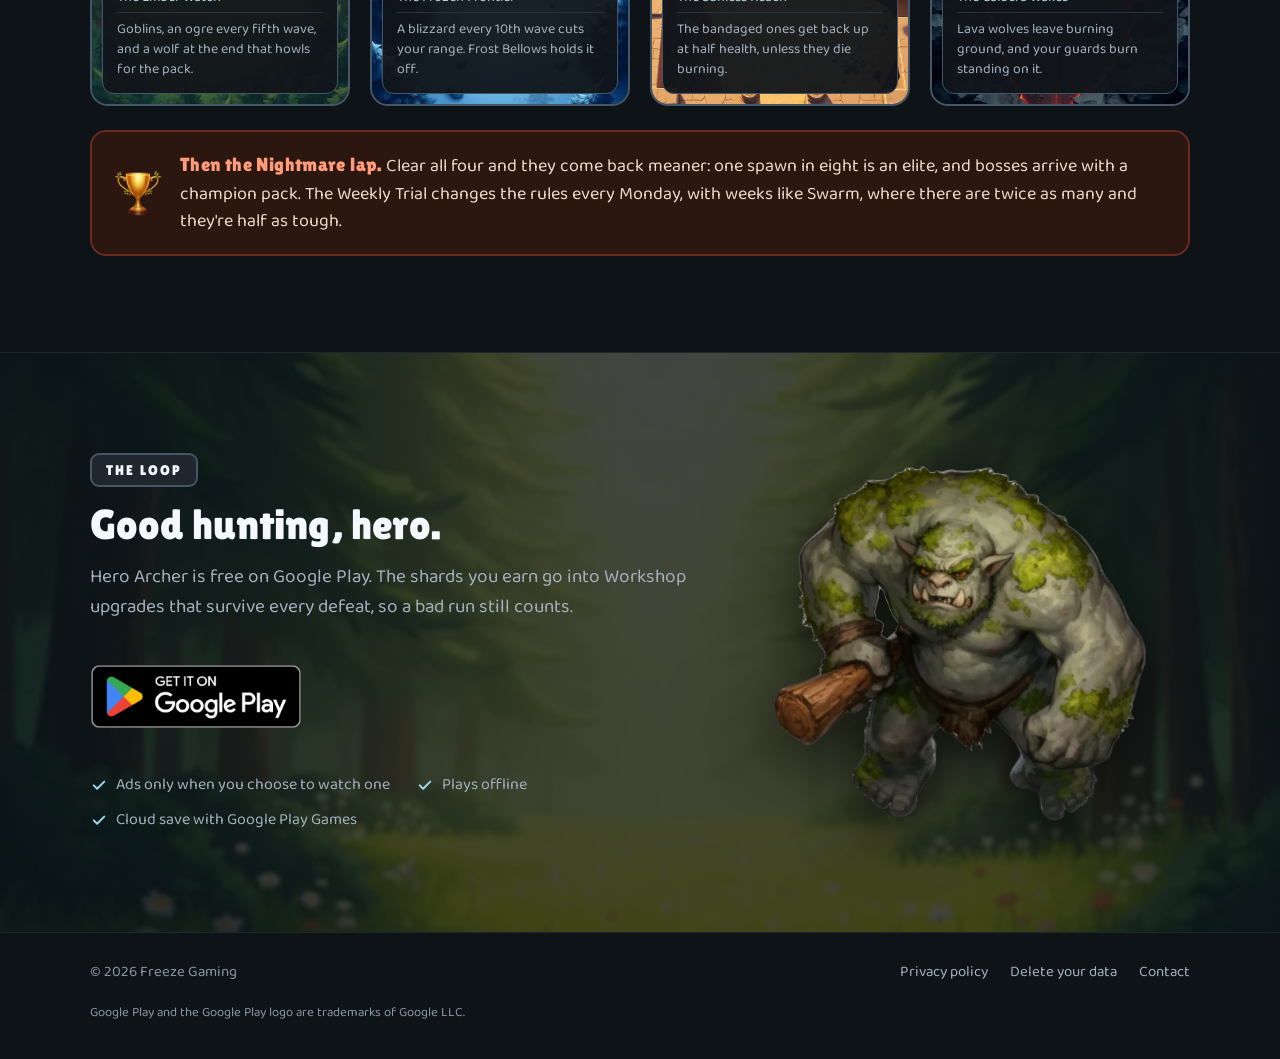
==== commit 57c24b7c: "Frostpeak Slate: the site matches the game's new palette The game dropped Bark & Ember (gold, brown," ====
--- a/index.html
+++ b/index.html
@@ -6,7 +6,7 @@
   <title>Hero Archer: Idle Tower Defense for Android</title>
   <meta name="description" content="Free idle tower defense for Android. Your archer holds the tower while you pick perks, call down abilities and loot gear across four chapters of bosses.">
   <link rel="canonical" href="https://heroarcher.com/">
-  <meta name="theme-color" content="#1d150e">
+  <meta name="theme-color" content="#0e1317">
 
   <link rel="icon" href="favicon.ico" sizes="48x48">
   <link rel="icon" href="icon-192.png" type="image/png" sizes="192x192">
@@ -18,15 +18,16 @@
   <meta property="og:url" content="https://heroarcher.com/">
   <meta property="og:title" content="Hero Archer: Idle Tower Defense">
   <meta property="og:description" content="The tower fights on its own and your archer never misses a shift. Free on Google Play.">
-  <meta property="og:image" content="https://heroarcher.com/og-image.jpg">
+  <meta property="og:image" content="https://heroarcher.com/og-image.jpg?v=e0c4ca2dee">
   <meta property="og:image:width" content="1200">
   <meta property="og:image:height" content="630">
-  <meta property="og:image:alt" content="The Hero Archer logo beside the archer's wooden watchtower">
+  <meta property="og:image:alt" content="The Hero Archer logo and the line The forest is crawling, beside the archer on the watchtower at dusk">
+  <meta property="og:image:type" content="image/jpeg">
   <meta name="twitter:card" content="summary_large_image">
 
   <link rel="preload" href="assets/fonts/lilita-one.woff2" as="font" type="font/woff2" crossorigin>
   <link rel="preload" href="assets/fonts/baloo2-latin.woff2" as="font" type="font/woff2" crossorigin>
-  <link rel="stylesheet" href="assets/css/site.css?v=ea07aeb800">
+  <link rel="stylesheet" href="assets/css/site.css?v=2588586d28">
   <script src="assets/js/site.js?v=35ec66bd99" defer></script>
 
   <script type="application/ld+json">
@@ -36,7 +37,7 @@
     "name": "Hero Archer",
     "alternateName": "Hero Archer Tower Idle Defense",
     "url": "https://heroarcher.com/",
-    "image": "https://heroarcher.com/og-image.jpg",
+    "image": "https://heroarcher.com/og-image.jpg?v=e0c4ca2dee",
     "description": "An idle tower defense game for Android with roguelike perks, boss fights and gear your archer wears.",
     "genre": ["Tower defense", "Idle", "Roguelike"],
     "gamePlatform": "Android",
@@ -172,8 +173,8 @@
             <figcaption><b>Storm Rod</b><span>Desert Necropolis. The coil zaps the nearest enemy and arcs to the next ones.</span></figcaption>
           </figure>
           <figure class="shot">
-            <img src="assets/img/shot-contraption-360.webp" srcset="assets/img/shot-contraption-360.webp 360w, assets/img/shot-contraption-720.webp 720w" sizes="(min-width: 1024px) 255px, (min-width: 720px) 45vw, 70vw" width="720" height="1280" alt="The contraption pick: Barracks, Steam Emitter or Frost Bellows" loading="lazy">
-            <figcaption><b>Contraption pick</b><span>The first pick of a run: Barracks, Steam Emitter or Frost Bellows. You keep it all run.</span></figcaption>
+            <img src="assets/img/shot-contraption-360.webp" srcset="assets/img/shot-contraption-360.webp 360w, assets/img/shot-contraption-720.webp 720w" sizes="(min-width: 1024px) 255px, (min-width: 720px) 45vw, 70vw" width="720" height="1280" alt="The contraption pick: Barracks, Storm Rod or Coin Mint" loading="lazy">
+            <figcaption><b>Contraption pick</b><span>The first pick of a run: Barracks, Storm Rod or Coin Mint. You keep it all run.</span></figcaption>
           </figure>
           <figure class="shot">
             <img src="assets/img/shot-gear-360.webp" srcset="assets/img/shot-gear-360.webp 360w, assets/img/shot-gear-720.webp 720w" sizes="(min-width: 1024px) 255px, (min-width: 720px) 45vw, 70vw" width="720" height="1280" alt="The gear screen, with the archer in the full Emberwood Warden set" loading="lazy">
@@ -239,7 +240,7 @@
         <nav aria-label="Legal and contact">
           <a href="privacy/">Privacy policy</a>
           <a href="delete-account/">Delete your data</a>
-          <a href="mailto:khanxesthetix@gmail.com">Contact</a>
+          <a href="mailto:support@heroarcher.com">Contact</a>
         </nav>
       </div>
       <p class="foot__legal">Google Play and the Google Play logo are trademarks of Google LLC.</p>
--- a/assets/css/site.css
+++ b/assets/css/site.css
@@ -1,6 +1,8 @@
 /* Hero Archer, heroarcher.com
-   Colours are the game's "Bark & Ember" UITheme tokens; type is the game's
-   own Lilita One (display) and Baloo 2 (text). Mobile first. */
+   Colours are the game's "Frostpeak Slate" palette (UIHex in UITheme.cs, since
+   2026-11-20); type is the game's own Lilita One (display) and Baloo 2 (text).
+   As in the game, gold means coins only: headings take --title, links and focus
+   --selected. Mobile first. */
 
 @font-face {
   font-family: "Baloo 2";
@@ -18,22 +20,25 @@
 }
 
 :root {
-  --bg: #1d150e;
-  --bg-deep: #241a11;
-  --panel: #3a2c20;
-  --panel-inset: #2e2318;
-  --panel-light: #4c3a29;
-  --border: #6b4f2a;
-  --gold: #f0b441;
-  --gold-hi: #ffd27a;
-  --text: #f5eddc;
-  --text-dim: #c9b79b;
-  --text-mute: #a8977c;
-  --subtitle: #d9b77a;
-  --cta-top: #69a032;
-  --cta-bottom: #4c7020;
-  --cta-edge: #2c4410;
-  --cta-lip: #23380b;
+  --bg: #0e1317;           /* between UIHex.Page and Trough */
+  --bg-deep: #10151a;      /* Trough */
+  --panel: #1f262e;        /* Panel */
+  --panel-inset: #181e25;  /* Inset */
+  --panel-light: #2a333d;  /* PanelLight */
+  --border: #465565;       /* Border */
+  --title: #f3f9fc;        /* Title: headings, plaques, title buttons */
+  --title-bottom: #b6dcf0; /* TitleBottom */
+  --selected: #9dd7f2;     /* Selected: links, focus, checks */
+  --selected-hi: #c6e9f8;  /* hover of the above */
+  --gold: #f0b441;         /* currency only, as in the game */
+  --text: #edf2f6;         /* Text */
+  --text-dim: #a2b0bd;     /* TextDim */
+  --text-mute: #8796a3;    /* between TextDim and Muted, 6:1 on --bg */
+  --subtitle: #b6dcf0;     /* TitleBottom */
+  --cta-top: #5ba64d;      /* CtaTop */
+  --cta-bottom: #45893a;   /* Cta */
+  --cta-edge: #2b5a24;
+  --cta-lip: #1f4519;
   --nightmare-bg: #2b1610;
   --nightmare-edge: #6b2a1f;
   --nightmare-text: #ff9b7a;
@@ -68,16 +73,16 @@
 
 img, video { display: block; max-width: 100%; height: auto; }
 
-a { color: var(--gold); }
-a:hover { color: var(--gold-hi); }
+a { color: var(--selected); }
+a:hover { color: var(--selected-hi); }
 
 :focus-visible {
-  outline: 3px solid var(--gold);
+  outline: 3px solid var(--selected);
   outline-offset: 3px;
   border-radius: 6px;
 }
 
-h1, h2, h3 { font-weight: 400; }
+h1, h2, h3 { font-weight: 400; color: var(--title); }
 
 .wrap {
   max-width: 1180px;
@@ -92,7 +97,7 @@
   z-index: 10;
   padding: 10px 16px;
   border-radius: 10px;
-  background: var(--gold);
+  background: var(--selected);
   color: var(--bg);
   font-weight: 700;
   text-decoration: none;
@@ -135,12 +140,12 @@
   border-radius: 12px;
   border: 2px solid var(--border);
   background: var(--panel-inset);
-  color: var(--gold);
+  color: var(--title);
   font-weight: 700;
   font-size: 1rem;
   text-decoration: none;
 }
-.top-cta:hover { background: var(--panel); color: var(--gold-hi); }
+.top-cta:hover { background: var(--panel); color: var(--selected-hi); }
 
 /* ---------- hero ---------- */
 
@@ -184,7 +189,7 @@
   position: absolute;
   inset: 9px;
   border-radius: inherit;
-  border: 2px solid rgba(240, 180, 65, .4);
+  border: 2px solid rgba(182, 220, 240, .4);
   pointer-events: none;
 }
 .arch__img {
@@ -322,7 +327,7 @@
   width: 6px;
   height: 6px;
   border-radius: 1px;
-  background: var(--gold);
+  background: var(--title-bottom);
   transform: rotate(45deg);
 }
 
@@ -351,7 +356,7 @@
   border-radius: 9px;
   border: 2px solid var(--border);
   background: var(--panel);
-  color: var(--gold);
+  color: var(--title);
   font-family: var(--font-display);
   font-size: .875rem;
   letter-spacing: .14em;
@@ -390,14 +395,14 @@
   margin: 0 auto;
   padding: 8px;
   border-radius: 30px;
-  border: 1px solid rgba(240, 180, 65, .35);
-  background: linear-gradient(#5a4430, #2a1f15);
-  /* a warm glow round it, like the dusk in the arch: a shadow, so it never
+  border: 1px solid rgba(182, 220, 240, .35);
+  background: linear-gradient(#33404d, #141a20);
+  /* a cool glow round it, the game's selection halo: a shadow, so it never
      widens the page (an oversized glow layer made phones scroll sideways) */
   box-shadow:
-    inset 0 1px 0 rgba(255, 220, 150, .18),
+    inset 0 1px 0 rgba(220, 240, 255, .18),
     0 30px 70px rgba(0, 0, 0, .6),
-    0 0 90px 12px rgba(240, 180, 65, .14);
+    0 0 90px 12px rgba(157, 215, 242, .14);
 }
 .player__frame {
   position: relative;
@@ -424,16 +429,16 @@
   justify-content: center;
   padding: 0;
   border: 1px solid rgba(255, 255, 255, .22);
-  background: rgba(18, 12, 7, .6);
+  background: rgba(8, 11, 14, .6);
   -webkit-backdrop-filter: blur(8px);
   backdrop-filter: blur(8px);
   color: #fff;
   cursor: pointer;
   transition: background-color .15s ease;
 }
-.player__sound:hover, .player__play:hover, .player__full:hover { background: rgba(18, 12, 7, .82); }
+.player__sound:hover, .player__play:hover, .player__full:hover { background: rgba(8, 11, 14, .82); }
 .player__sound:focus-visible, .player__play:focus-visible, .player__full:focus-visible,
-.player__bar:focus-visible { outline: 3px solid var(--gold-hi); outline-offset: 2px; }
+.player__bar:focus-visible { outline: 3px solid var(--selected-hi); outline-offset: 2px; }
 .player__sound[hidden], .player__play[hidden], .player__full[hidden], .player__bar[hidden] { display: none; }
 
 /* sound: a "Tap for sound" pill until it is first used, then a round icon */
@@ -497,7 +502,7 @@
 }
 .player__bar::before { background: rgba(255, 255, 255, .18); }
 .player__bar span {
-  background: linear-gradient(90deg, var(--gold), var(--gold-hi));
+  background: linear-gradient(90deg, var(--title-bottom), var(--title));
   transform: scaleX(0);
   transform-origin: left;
 }
@@ -616,11 +621,11 @@
   padding: 10px 12px 11px;
   border-radius: 12px;
   border: 1px solid var(--border);
-  background: rgba(36, 26, 17, .94);
+  background: rgba(16, 21, 26, .94);
 }
 .chapter small {
   display: block;
-  color: var(--gold);
+  color: var(--title-bottom);
   font-size: .75rem;
   font-weight: 700;
   letter-spacing: .14em;
@@ -722,7 +727,7 @@
   font-size: .9375rem;
 }
 .facts li { display: inline-flex; align-items: center; gap: 8px; }
-.facts svg { width: 18px; height: 18px; flex: none; color: var(--gold); }
+.facts svg { width: 18px; height: 18px; flex: none; color: var(--selected); }
 
 /* ---------- footer ---------- */
 
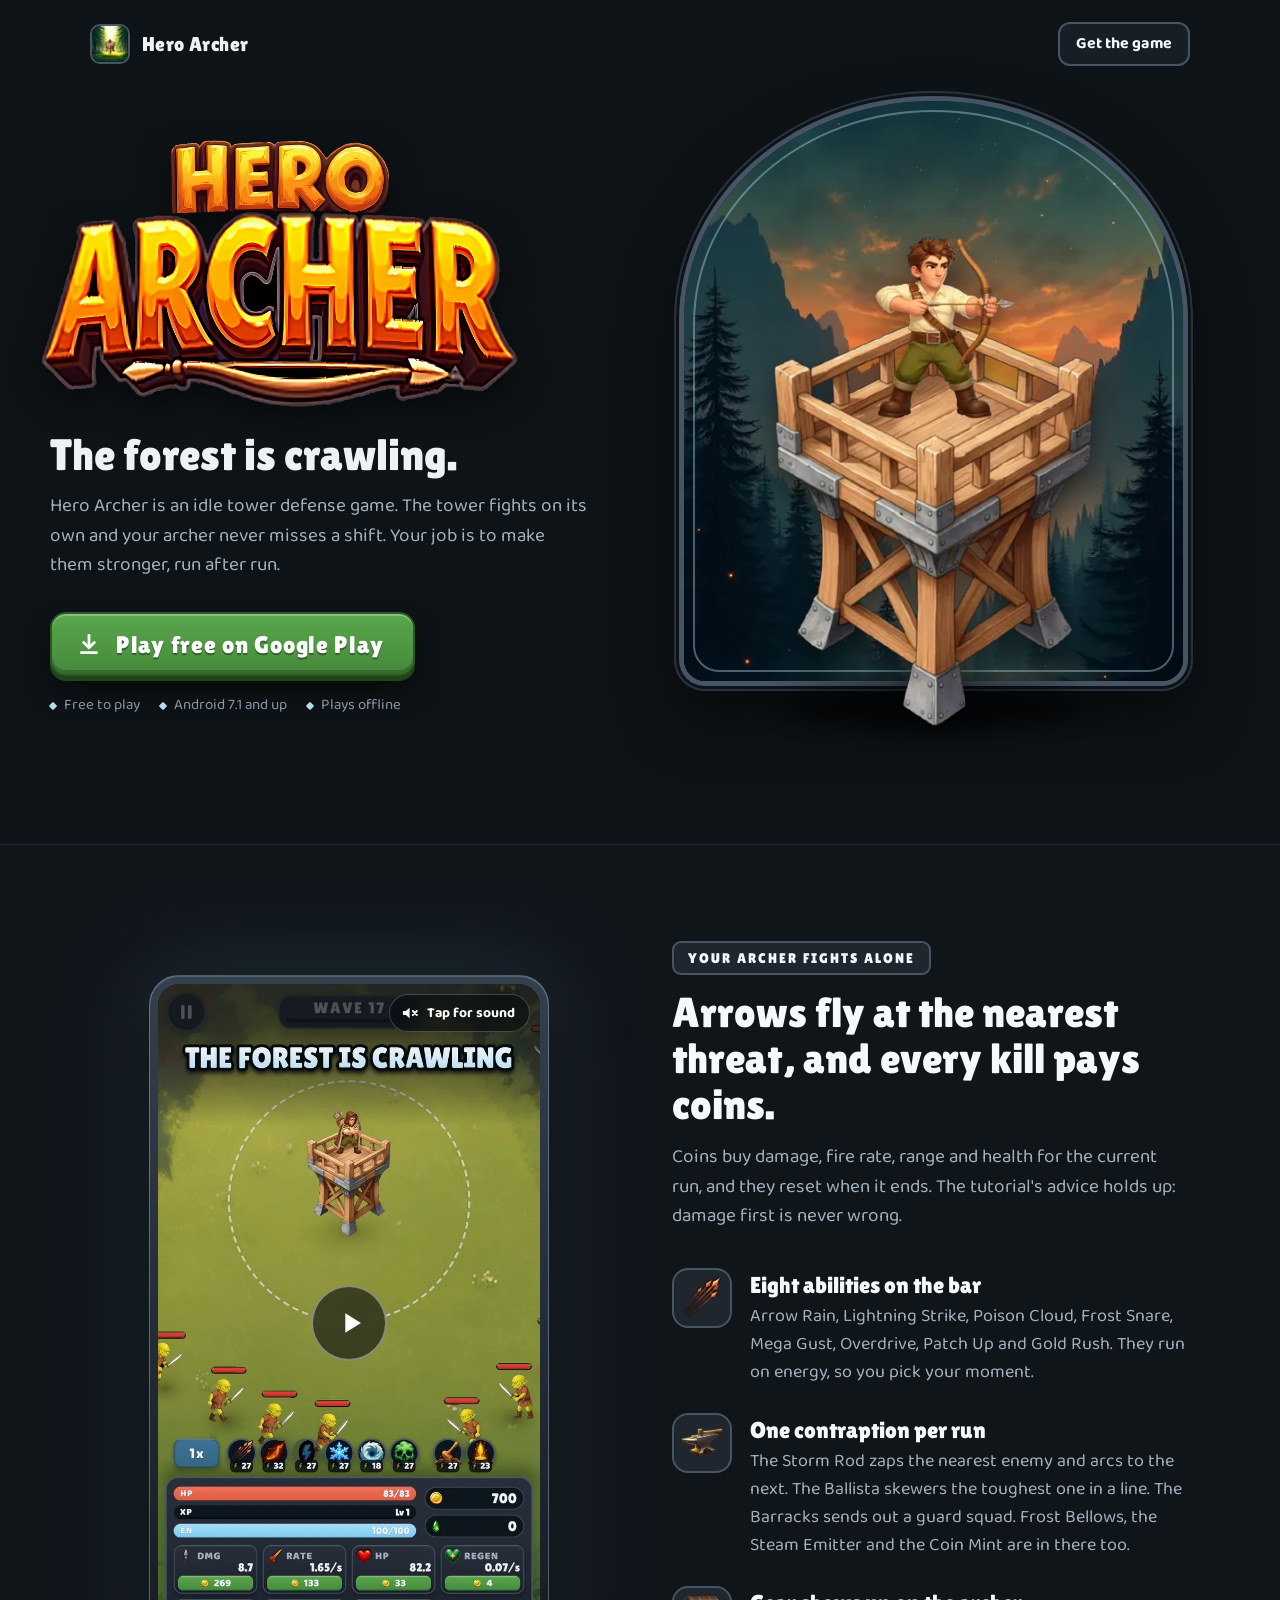
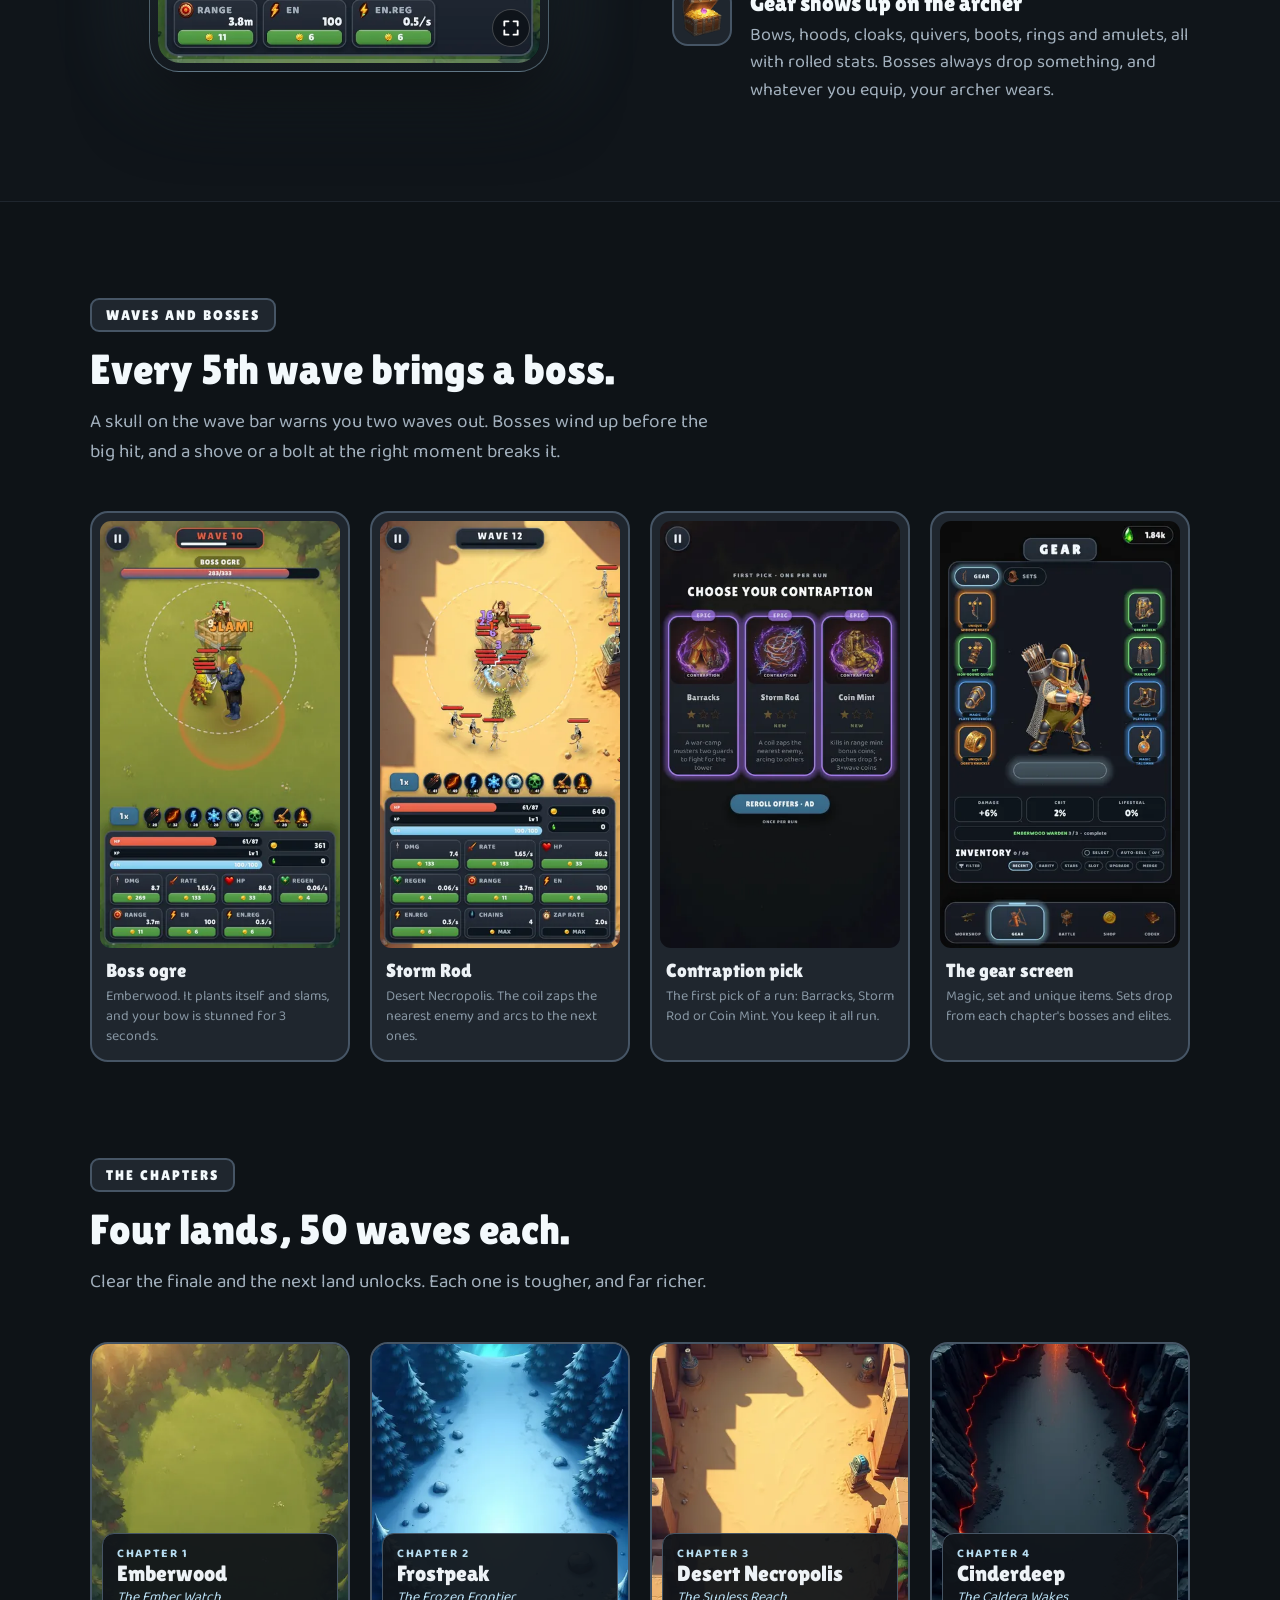
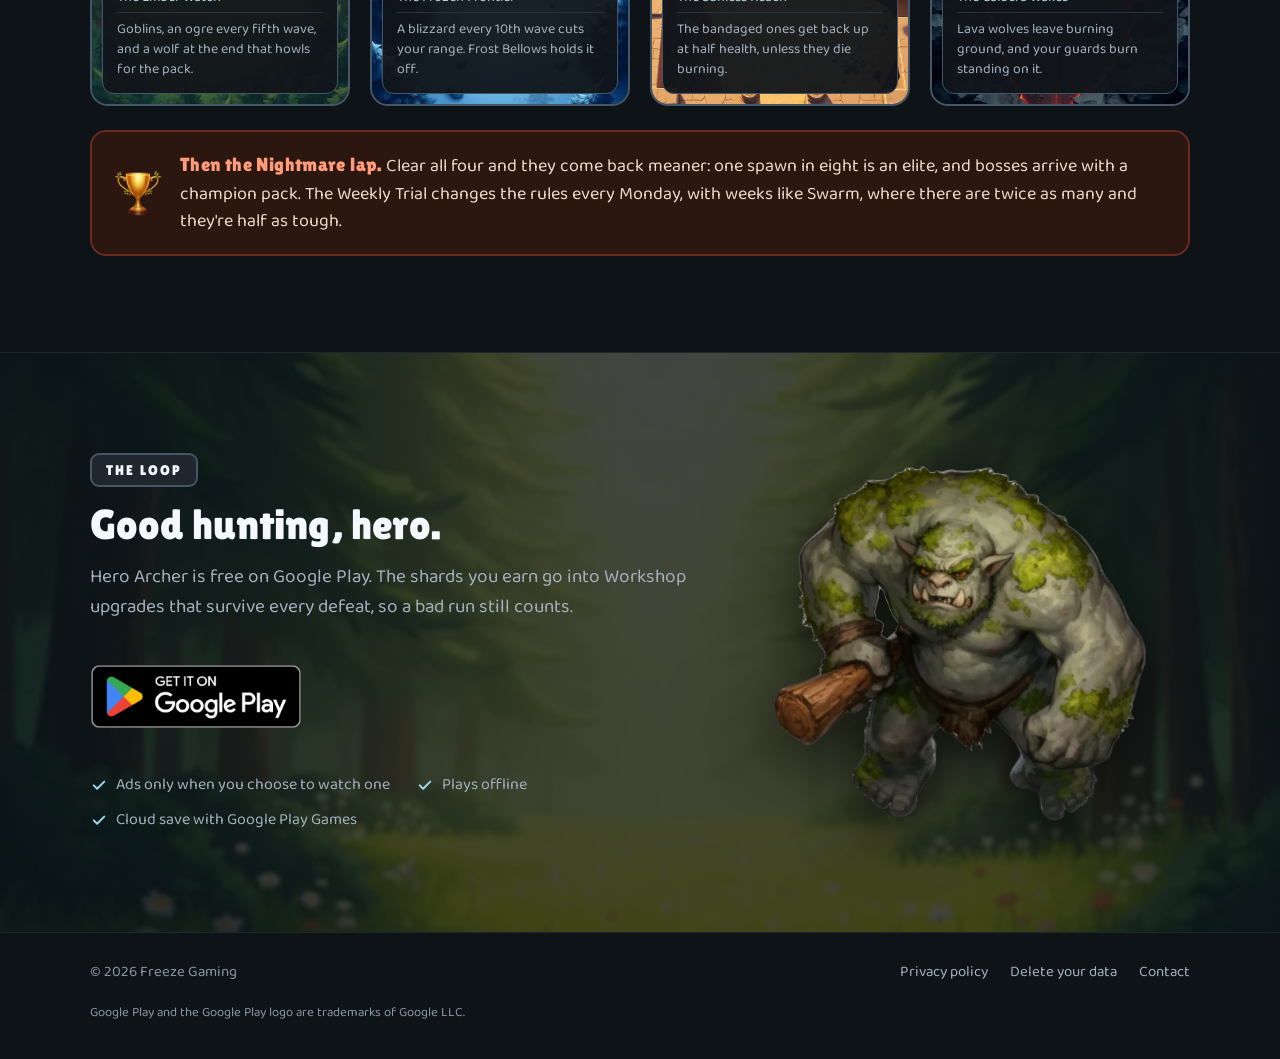
==== commit 7fa1b003: "Logo v2.3 on the site: ARCHER as crisp as HERO The logo images, the link preview and the trailer's e" ====
--- a/index.html
+++ b/index.html
@@ -18,7 +18,7 @@
   <meta property="og:url" content="https://heroarcher.com/">
   <meta property="og:title" content="Hero Archer: Idle Tower Defense">
   <meta property="og:description" content="The tower fights on its own and your archer never misses a shift. Free on Google Play.">
-  <meta property="og:image" content="https://heroarcher.com/og-image.jpg?v=e0c4ca2dee">
+  <meta property="og:image" content="https://heroarcher.com/og-image.jpg?v=39e2e4bce3">
   <meta property="og:image:width" content="1200">
   <meta property="og:image:height" content="630">
   <meta property="og:image:alt" content="The Hero Archer logo and the line The forest is crawling, beside the archer on the watchtower at dusk">
@@ -37,7 +37,7 @@
     "name": "Hero Archer",
     "alternateName": "Hero Archer Tower Idle Defense",
     "url": "https://heroarcher.com/",
-    "image": "https://heroarcher.com/og-image.jpg?v=e0c4ca2dee",
+    "image": "https://heroarcher.com/og-image.jpg?v=39e2e4bce3",
     "description": "An idle tower defense game for Android with roguelike perks, boss fights and gear your archer wears.",
     "genre": ["Tower defense", "Idle", "Roguelike"],
     "gamePlatform": "Android",
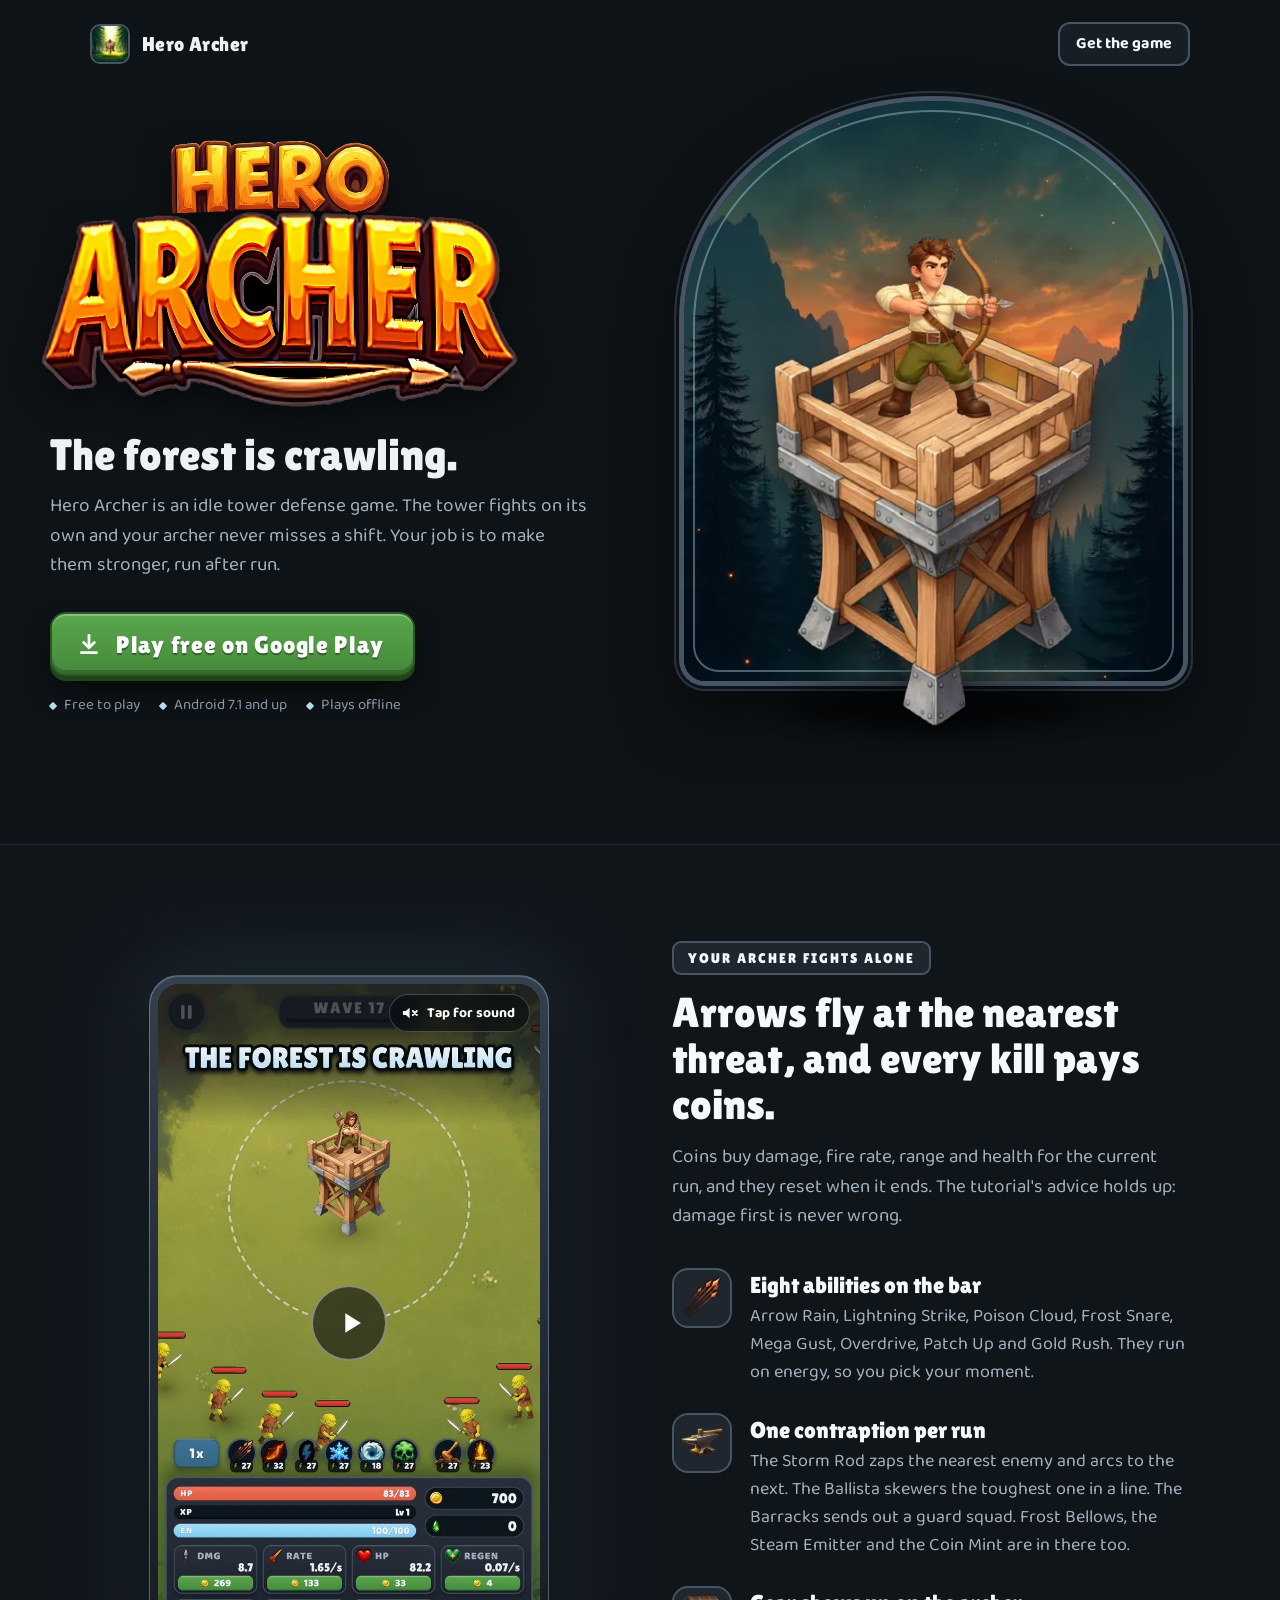
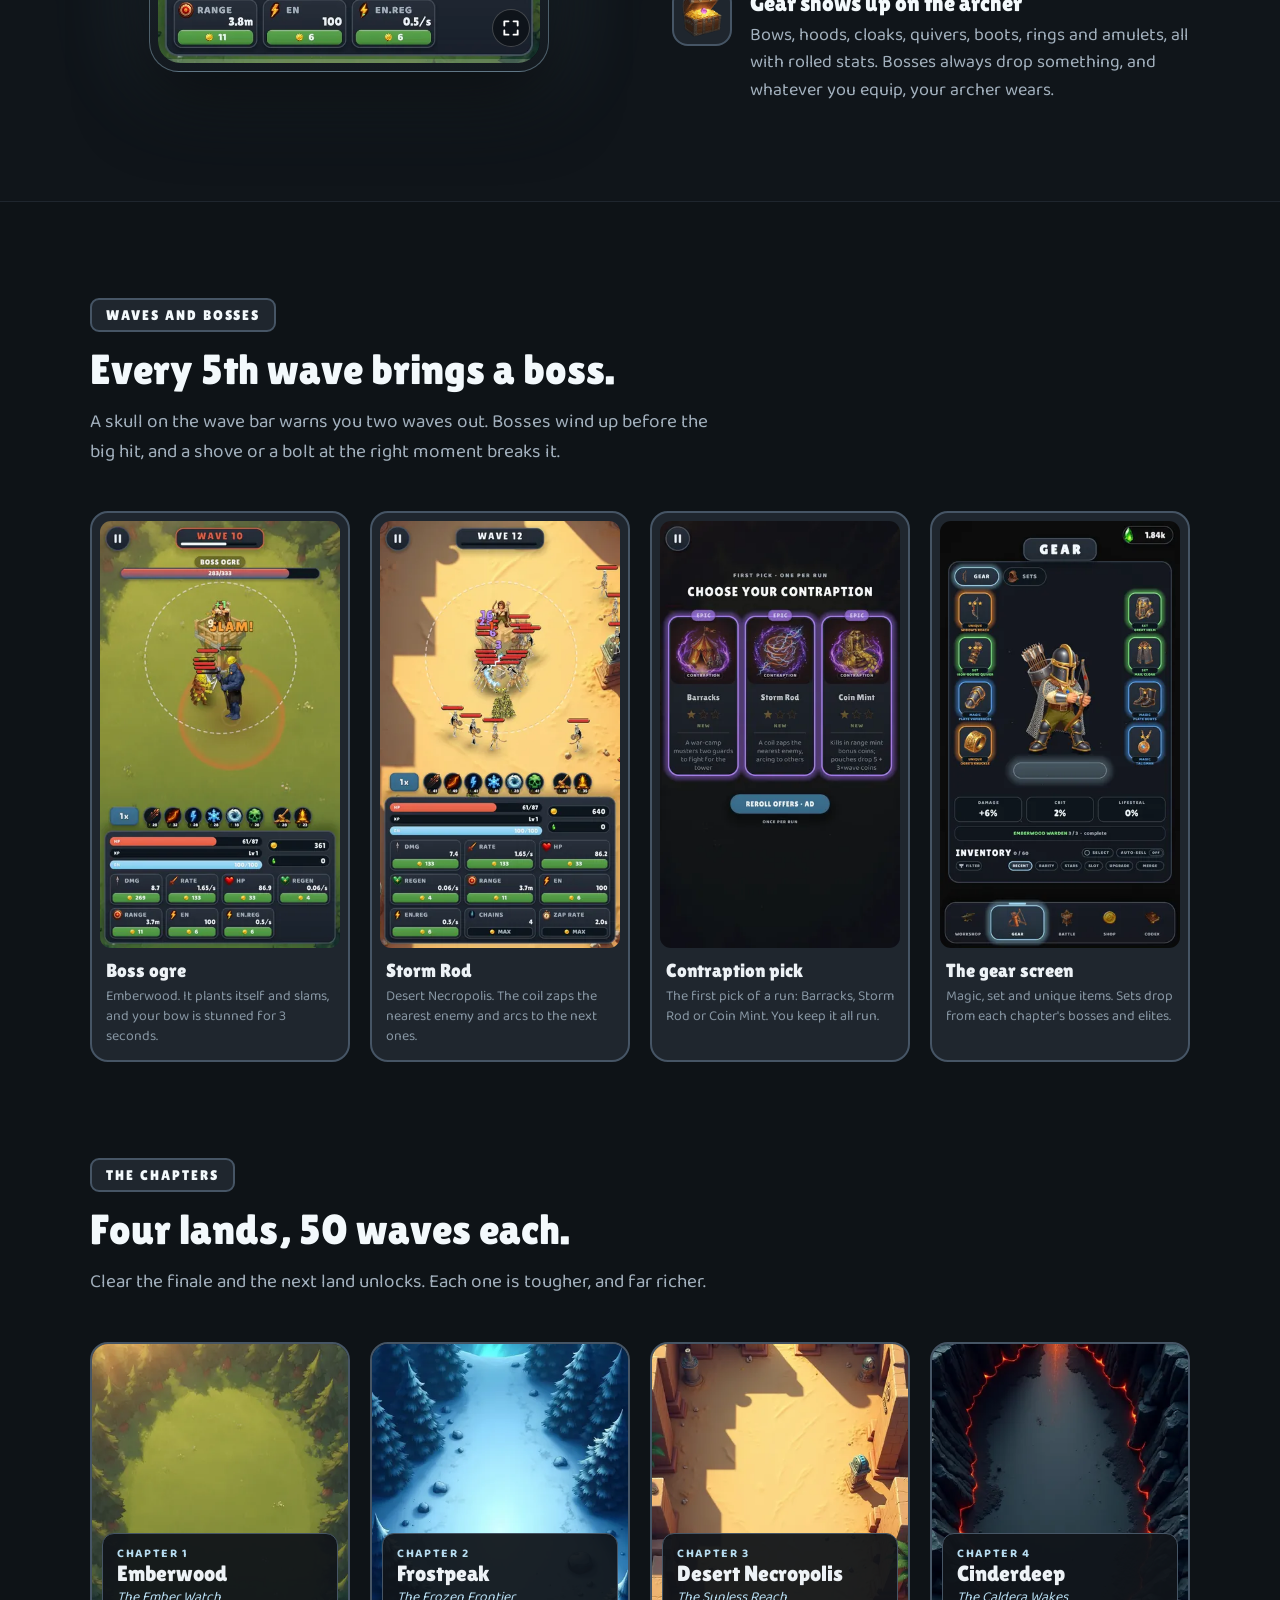
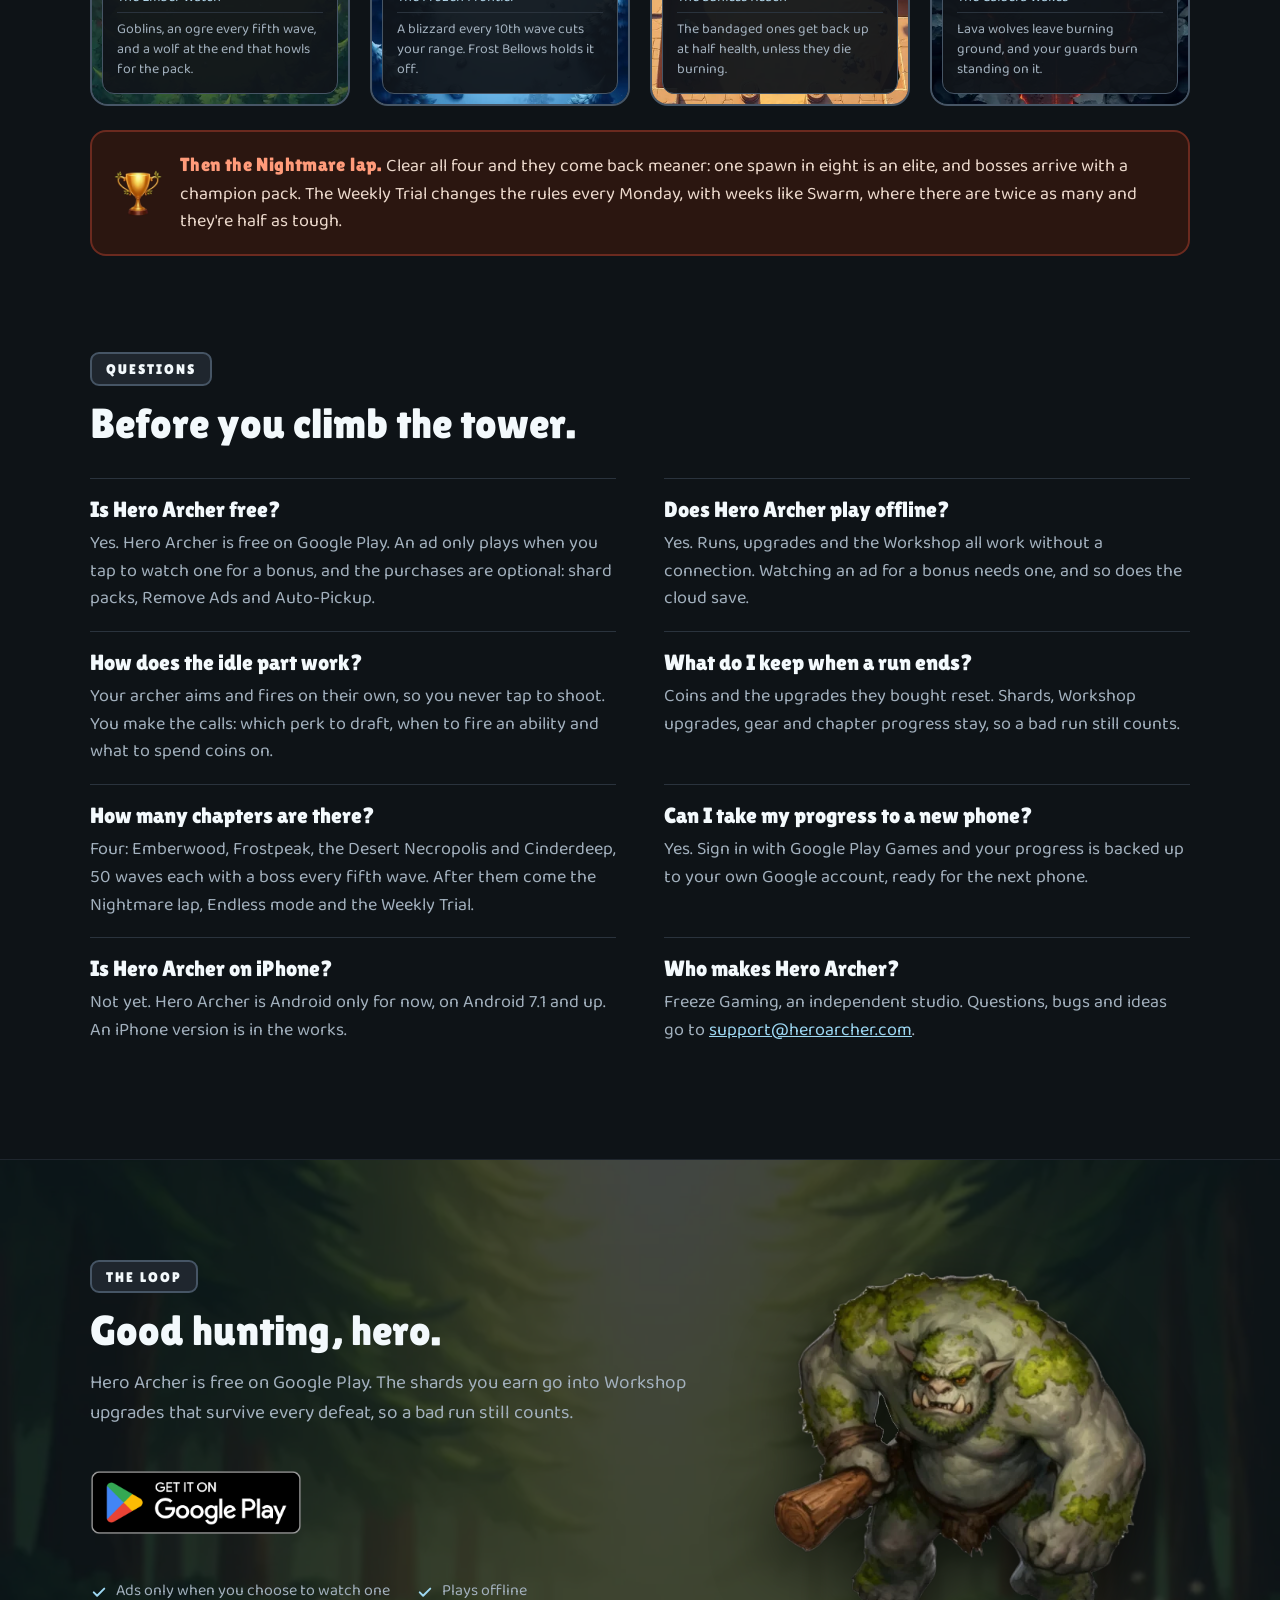
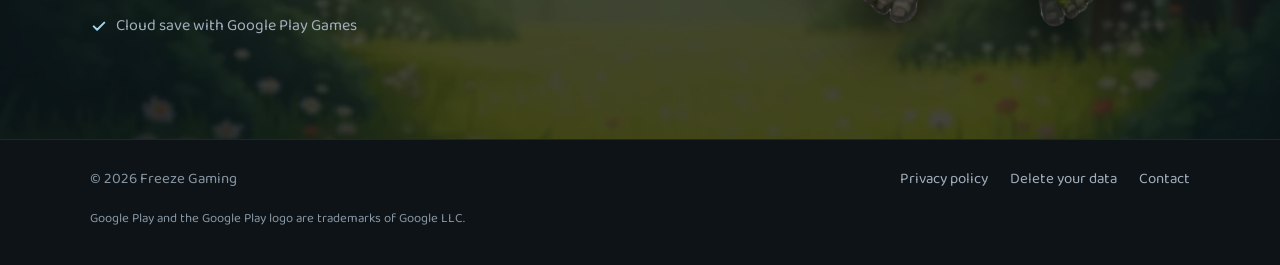
==== commit 97ca56f7: "Discoverability: FAQ, full structured data, llms.txt, video sitemap, IndexNow - A "Questions" sectio" ====
--- a/index.html
+++ b/index.html
@@ -4,9 +4,12 @@
   <meta charset="utf-8">
   <meta name="viewport" content="width=device-width, initial-scale=1">
   <title>Hero Archer: Idle Tower Defense for Android</title>
-  <meta name="description" content="Free idle tower defense for Android. Your archer holds the tower while you pick perks, call down abilities and loot gear across four chapters of bosses.">
+  <meta name="description" content="Free idle tower defense game for Android that plays offline. Your archer holds the tower while you pick perks, call down abilities and loot gear from bosses.">
   <link rel="canonical" href="https://heroarcher.com/">
   <meta name="theme-color" content="#0e1317">
+  <meta name="application-name" content="Hero Archer">
+  <meta name="author" content="Freeze Gaming">
+  <meta name="robots" content="index, follow, max-image-preview:large, max-video-preview:-1">
 
   <link rel="icon" href="favicon.ico" sizes="48x48">
   <link rel="icon" href="icon-192.png" type="image/png" sizes="192x192">
@@ -14,6 +17,7 @@
   <link rel="manifest" href="site.webmanifest">
 
   <meta property="og:type" content="website">
+  <meta property="og:locale" content="en_US">
   <meta property="og:site_name" content="Hero Archer">
   <meta property="og:url" content="https://heroarcher.com/">
   <meta property="og:title" content="Hero Archer: Idle Tower Defense">
@@ -27,35 +31,140 @@
 
   <link rel="preload" href="assets/fonts/lilita-one.woff2" as="font" type="font/woff2" crossorigin>
   <link rel="preload" href="assets/fonts/baloo2-latin.woff2" as="font" type="font/woff2" crossorigin>
-  <link rel="stylesheet" href="assets/css/site.css?v=2588586d28">
+  <link rel="stylesheet" href="assets/css/site.css?v=9412b76a8c">
   <script src="assets/js/site.js?v=35ec66bd99" defer></script>
 
+  <!-- structured data: who makes it, the site, the game and the FAQ below.
+       The FAQ answers here must stay word for word the same as the visible ones. -->
   <script type="application/ld+json">
   {
     "@context": "https://schema.org",
-    "@type": "VideoGame",
-    "name": "Hero Archer",
-    "alternateName": "Hero Archer Tower Idle Defense",
-    "url": "https://heroarcher.com/",
-    "image": "https://heroarcher.com/og-image.jpg?v=39e2e4bce3",
-    "description": "An idle tower defense game for Android with roguelike perks, boss fights and gear your archer wears.",
-    "genre": ["Tower defense", "Idle", "Roguelike"],
-    "gamePlatform": "Android",
-    "applicationCategory": "GameApplication",
-    "operatingSystem": "Android 7.1 or later",
-    "installUrl": "https://play.google.com/store/apps/details?id=com.omarkhan.heroarcher",
-    "offers": { "@type": "Offer", "price": "0", "priceCurrency": "USD" },
-    "trailer": {
-      "@type": "VideoObject",
-      "name": "Hero Archer trailer",
-      "description": "31 seconds of Hero Archer gameplay: goblin waves, abilities, contraptions, a boss fight and the gear your archer wears.",
-      "thumbnailUrl": "https://heroarcher.com/assets/img/trailer-poster.webp",
-      "contentUrl": "https://heroarcher.com/assets/video/trailer.mp4",
-      "uploadDate": "2026-11-19",
-      "duration": "PT31S"
-    },
-    "author": { "@type": "Organization", "name": "Freeze Gaming" },
-    "publisher": { "@type": "Organization", "name": "Freeze Gaming" }
+    "@graph": [
+      {
+        "@type": "Organization",
+        "@id": "https://heroarcher.com/#studio",
+        "name": "Freeze Gaming",
+        "description": "Independent game studio, maker of Hero Archer.",
+        "url": "https://alikhan866.github.io/",
+        "email": "support@heroarcher.com"
+      },
+      {
+        "@type": "WebSite",
+        "@id": "https://heroarcher.com/#website",
+        "url": "https://heroarcher.com/",
+        "name": "Hero Archer",
+        "alternateName": ["Hero Archer Tower Idle Defense", "heroarcher.com"],
+        "inLanguage": "en",
+        "publisher": { "@id": "https://heroarcher.com/#studio" }
+      },
+      {
+        "@type": ["VideoGame", "MobileApplication"],
+        "@id": "https://heroarcher.com/#game",
+        "name": "Hero Archer",
+        "alternateName": "Hero Archer Tower Idle Defense",
+        "url": "https://heroarcher.com/",
+        "sameAs": ["https://play.google.com/store/apps/details?id=com.omarkhan.heroarcher"],
+        "mainEntityOfPage": { "@id": "https://heroarcher.com/#website" },
+        "image": "https://heroarcher.com/og-image.jpg?v=39e2e4bce3",
+        "screenshot": [
+          "https://heroarcher.com/assets/img/shot-boss-720.webp",
+          "https://heroarcher.com/assets/img/shot-storm-720.webp",
+          "https://heroarcher.com/assets/img/shot-contraption-720.webp",
+          "https://heroarcher.com/assets/img/shot-gear-720.webp"
+        ],
+        "description": "Hero Archer is a free idle tower defense game for Android. The tower fights on its own and your archer never misses a shift: you draft roguelike perks, fire abilities, bolt contraptions onto the tower and loot gear your archer wears, across four chapters of 50 waves with a boss every fifth wave.",
+        "genre": ["Tower defense", "Idle", "Roguelike", "Strategy"],
+        "keywords": "idle tower defense, tower defense, archer game, roguelike perks, boss fights, loot, offline game, Android game",
+        "gamePlatform": "Android",
+        "operatingSystem": "Android 7.1 or later",
+        "applicationCategory": "GameApplication",
+        "applicationSubCategory": "Tower defense",
+        "playMode": "SinglePlayer",
+        "numberOfPlayers": { "@type": "QuantitativeValue", "value": 1 },
+        "inLanguage": "en",
+        "datePublished": "2026-11-09",
+        "isAccessibleForFree": true,
+        "installUrl": "https://play.google.com/store/apps/details?id=com.omarkhan.heroarcher",
+        "offers": {
+          "@type": "Offer",
+          "price": "0",
+          "priceCurrency": "USD",
+          "availability": "https://schema.org/InStock",
+          "url": "https://play.google.com/store/apps/details?id=com.omarkhan.heroarcher"
+        },
+        "featureList": [
+          "Your archer aims and fires on their own",
+          "Eight abilities: Arrow Rain, Lightning Strike, Poison Cloud, Frost Snare, Mega Gust, Overdrive, Patch Up and Gold Rush",
+          "One contraption per run: Storm Rod, Ballista, Barracks, Frost Bellows, Steam Emitter or Coin Mint",
+          "Roguelike perks drafted every level",
+          "A boss every fifth wave",
+          "Gear with rolled stats that the archer wears: magic, set and unique items",
+          "Four chapters of 50 waves: Emberwood, Frostpeak, Desert Necropolis and Cinderdeep",
+          "Nightmare lap, Endless mode and a Weekly Trial",
+          "Workshop upgrades that survive every defeat",
+          "Plays offline, cloud save with Google Play Games",
+          "Ads only when you choose to watch one"
+        ],
+        "trailer": {
+          "@type": "VideoObject",
+          "@id": "https://heroarcher.com/#trailer",
+          "name": "Hero Archer trailer",
+          "description": "31 seconds of Hero Archer gameplay: goblin waves, abilities, contraptions, a boss fight and the gear your archer wears.",
+          "thumbnailUrl": "https://heroarcher.com/assets/img/trailer-poster.webp",
+          "contentUrl": "https://heroarcher.com/assets/video/trailer.mp4",
+          "uploadDate": "2026-11-19",
+          "duration": "PT31S"
+        },
+        "author": { "@id": "https://heroarcher.com/#studio" },
+        "publisher": { "@id": "https://heroarcher.com/#studio" }
+      },
+      {
+        "@type": "FAQPage",
+        "@id": "https://heroarcher.com/#faq",
+        "mainEntity": [
+          {
+            "@type": "Question",
+            "name": "Is Hero Archer free?",
+            "acceptedAnswer": { "@type": "Answer", "text": "Yes. Hero Archer is free on Google Play. An ad only plays when you tap to watch one for a bonus, and the purchases are optional: shard packs, Remove Ads and Auto-Pickup." }
+          },
+          {
+            "@type": "Question",
+            "name": "Does Hero Archer play offline?",
+            "acceptedAnswer": { "@type": "Answer", "text": "Yes. Runs, upgrades and the Workshop all work without a connection. Watching an ad for a bonus needs one, and so does the cloud save." }
+          },
+          {
+            "@type": "Question",
+            "name": "How does the idle part work?",
+            "acceptedAnswer": { "@type": "Answer", "text": "Your archer aims and fires on their own, so you never tap to shoot. You make the calls: which perk to draft, when to fire an ability and what to spend coins on." }
+          },
+          {
+            "@type": "Question",
+            "name": "What do I keep when a run ends?",
+            "acceptedAnswer": { "@type": "Answer", "text": "Coins and the upgrades they bought reset. Shards, Workshop upgrades, gear and chapter progress stay, so a bad run still counts." }
+          },
+          {
+            "@type": "Question",
+            "name": "How many chapters are there?",
+            "acceptedAnswer": { "@type": "Answer", "text": "Four: Emberwood, Frostpeak, the Desert Necropolis and Cinderdeep, 50 waves each with a boss every fifth wave. After them come the Nightmare lap, Endless mode and the Weekly Trial." }
+          },
+          {
+            "@type": "Question",
+            "name": "Can I take my progress to a new phone?",
+            "acceptedAnswer": { "@type": "Answer", "text": "Yes. Sign in with Google Play Games and your progress is backed up to your own Google account, ready for the next phone." }
+          },
+          {
+            "@type": "Question",
+            "name": "Is Hero Archer on iPhone?",
+            "acceptedAnswer": { "@type": "Answer", "text": "Not yet. Hero Archer is Android only for now, on Android 7.1 and up. An iPhone version is in the works." }
+          },
+          {
+            "@type": "Question",
+            "name": "Who makes Hero Archer?",
+            "acceptedAnswer": { "@type": "Answer", "text": "Freeze Gaming, an independent studio. Questions, bugs and ideas go to support@heroarcher.com." }
+          }
+        ]
+      }
+    ]
   }
   </script>
 </head>
@@ -214,6 +323,49 @@
       </div>
     </section>
 
+    <!-- the FAQ. The same questions and answers are in the structured data in
+         <head>: change one, change both, word for word -->
+    <section class="section section--flush-top" aria-labelledby="questions">
+      <div class="wrap">
+        <p class="plaque">Questions</p>
+        <h2 class="h2" id="questions">Before you climb the tower.</h2>
+        <div class="faq">
+          <div class="faq__item">
+            <h3>Is Hero Archer free?</h3>
+            <p>Yes. Hero Archer is free on Google Play. An ad only plays when you tap to watch one for a bonus, and the purchases are optional: shard packs, Remove Ads and Auto-Pickup.</p>
+          </div>
+          <div class="faq__item">
+            <h3>Does Hero Archer play offline?</h3>
+            <p>Yes. Runs, upgrades and the Workshop all work without a connection. Watching an ad for a bonus needs one, and so does the cloud save.</p>
+          </div>
+          <div class="faq__item">
+            <h3>How does the idle part work?</h3>
+            <p>Your archer aims and fires on their own, so you never tap to shoot. You make the calls: which perk to draft, when to fire an ability and what to spend coins on.</p>
+          </div>
+          <div class="faq__item">
+            <h3>What do I keep when a run ends?</h3>
+            <p>Coins and the upgrades they bought reset. Shards, Workshop upgrades, gear and chapter progress stay, so a bad run still counts.</p>
+          </div>
+          <div class="faq__item">
+            <h3>How many chapters are there?</h3>
+            <p>Four: Emberwood, Frostpeak, the Desert Necropolis and Cinderdeep, 50 waves each with a boss every fifth wave. After them come the Nightmare lap, Endless mode and the Weekly Trial.</p>
+          </div>
+          <div class="faq__item">
+            <h3>Can I take my progress to a new phone?</h3>
+            <p>Yes. Sign in with Google Play Games and your progress is backed up to your own Google account, ready for the next phone.</p>
+          </div>
+          <div class="faq__item">
+            <h3>Is Hero Archer on iPhone?</h3>
+            <p>Not yet. Hero Archer is Android only for now, on Android 7.1 and up. An iPhone version is in the works.</p>
+          </div>
+          <div class="faq__item">
+            <h3>Who makes Hero Archer?</h3>
+            <p>Freeze Gaming, an independent studio. Questions, bugs and ideas go to <a href="mailto:support@heroarcher.com">support@heroarcher.com</a>.</p>
+          </div>
+        </div>
+      </div>
+    </section>
+
     <section class="final" aria-labelledby="good-hunting">
       <img class="final__bg" src="assets/img/forest-1024.webp" width="1024" height="1024" alt="" loading="lazy">
       <div class="wrap final__grid">
--- a/assets/css/site.css
+++ b/assets/css/site.css
@@ -676,6 +676,25 @@
   letter-spacing: .02em;
 }
 
+/* ---------- questions ---------- */
+
+.faq {
+  display: grid;
+  gap: 0 48px;
+  margin-top: 24px;
+}
+.faq__item {
+  padding-block: 18px;
+  border-top: 1px solid var(--panel-light);
+}
+.faq h3 {
+  margin: 0 0 6px;
+  font-family: var(--font-display);
+  font-size: 1.25rem;
+  line-height: 1.2;
+}
+.faq p { margin: 0; color: var(--text-dim); }
+
 /* ---------- closing call ---------- */
 
 .final {
@@ -835,6 +854,8 @@
   }
   .chapters { gap: 20px; margin-top: 44px; }
   .nightmare { align-items: center; padding: 18px 22px; }
+  .faq { grid-template-columns: repeat(2, minmax(0, 1fr)); margin-top: 32px; }
+  .faq h3 { font-size: 1.375rem; }
   .foot__row { flex-direction: row; flex-wrap: wrap; align-items: center; justify-content: space-between; }
 }
 
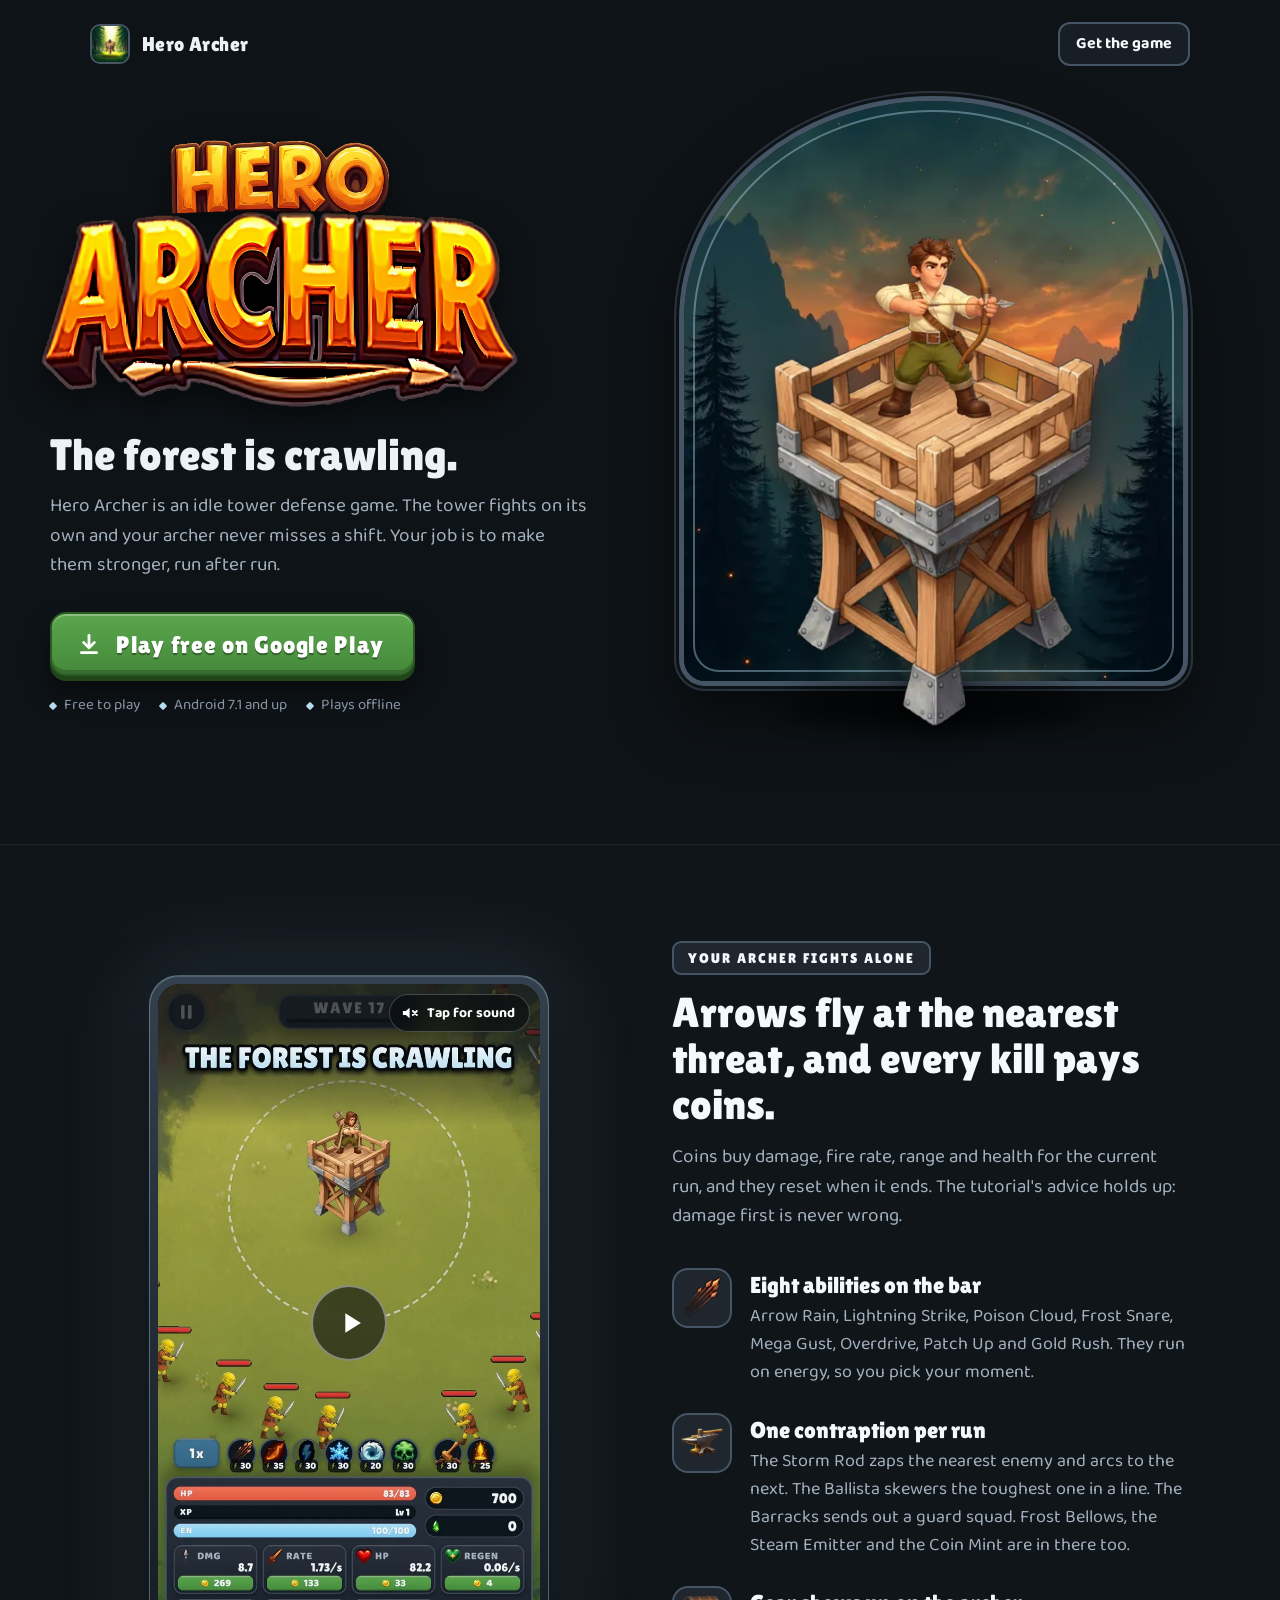
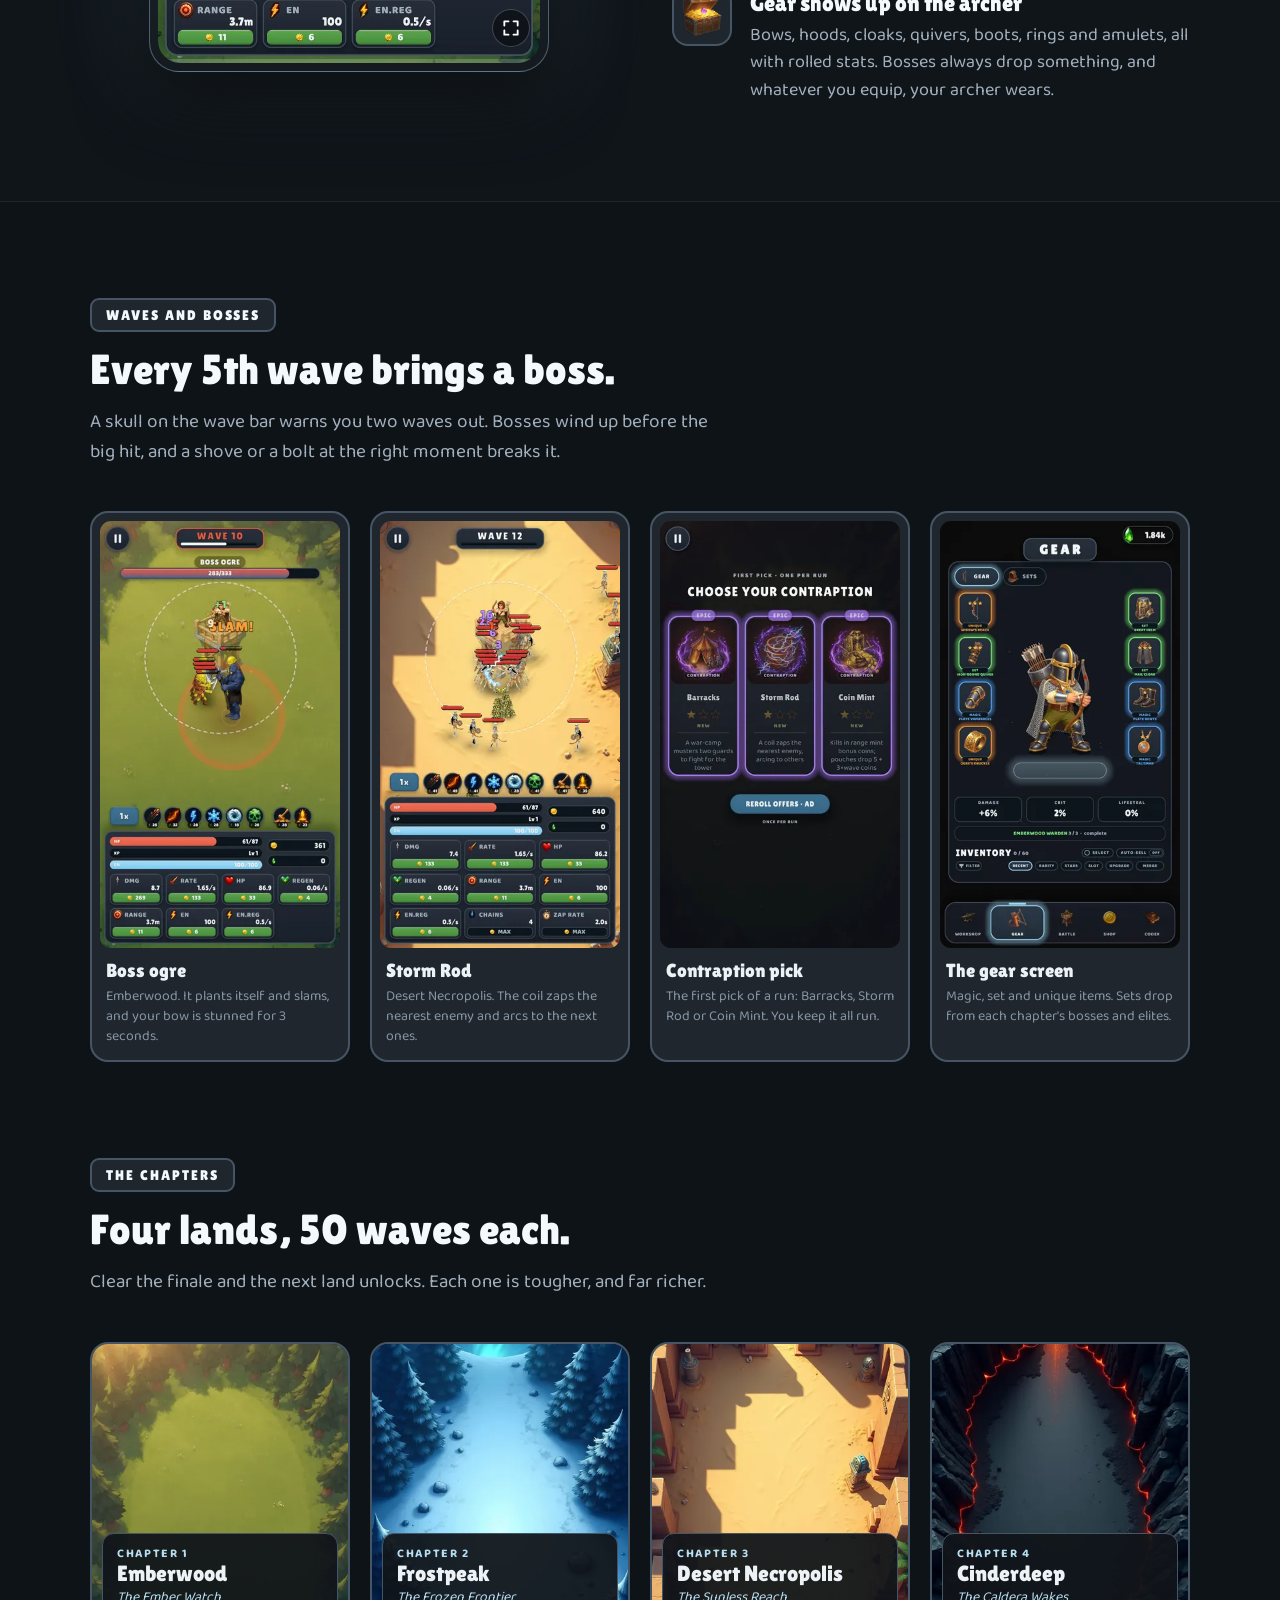
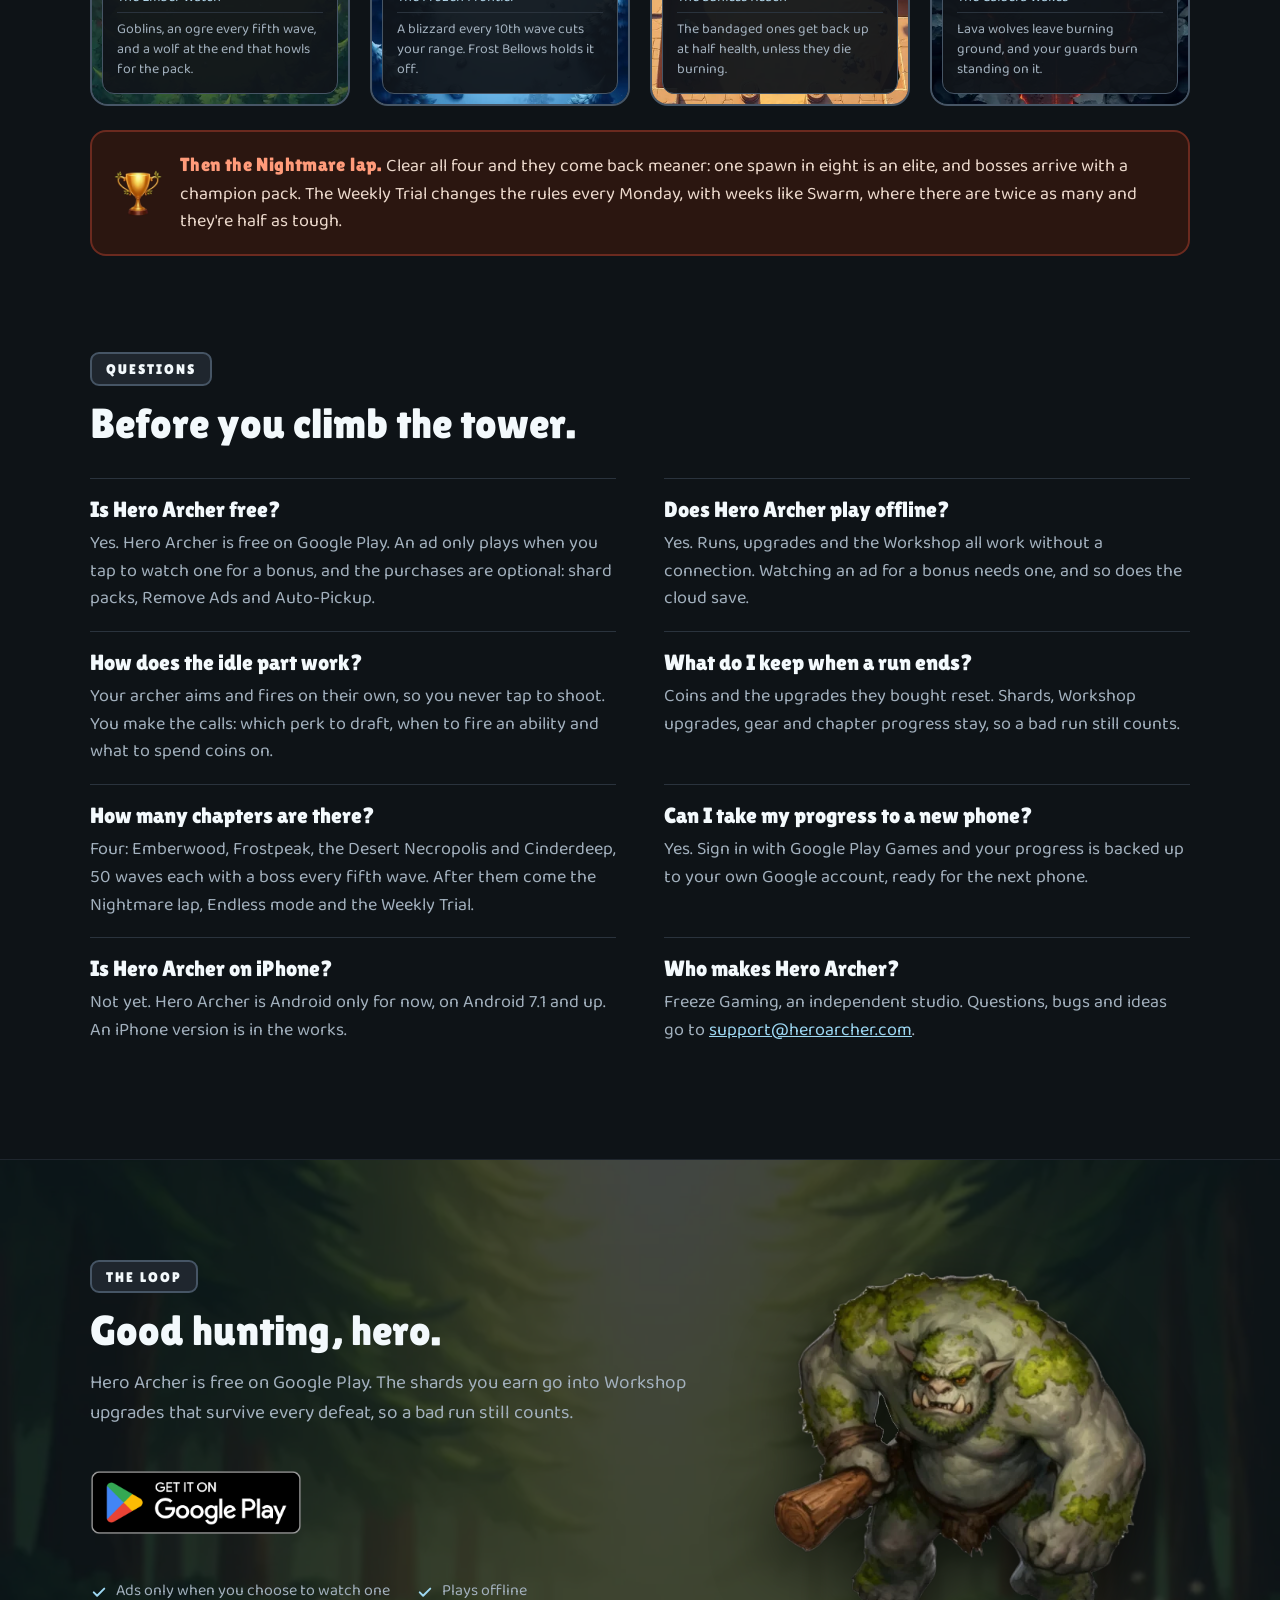
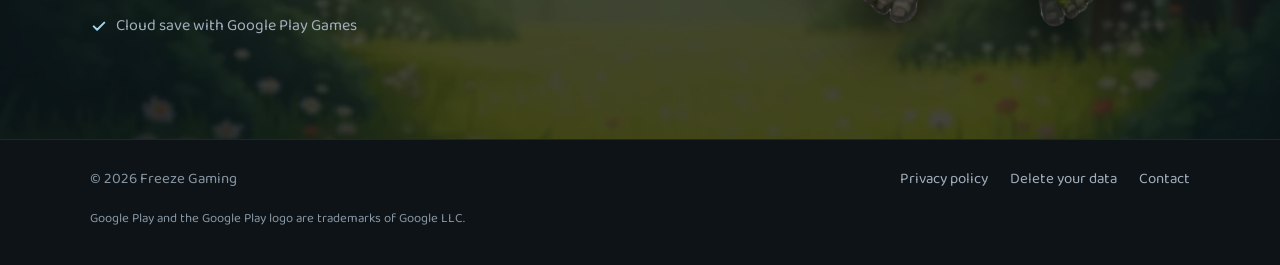
==== commit b660ed89: "Trailer: its structured data, video sitemap and llms.txt say 55 seconds and what it shows now Co-Aut" ====
--- a/index.html
+++ b/index.html
@@ -109,11 +109,11 @@
           "@type": "VideoObject",
           "@id": "https://heroarcher.com/#trailer",
           "name": "Hero Archer trailer",
-          "description": "31 seconds of Hero Archer gameplay: goblin waves, abilities, contraptions, a boss fight and the gear your archer wears.",
+          "description": "55 seconds of Hero Archer gameplay: goblin waves, abilities, contraptions, a boss fight, the gear your archer wears and merges, and the monthly battle pass.",
           "thumbnailUrl": "https://heroarcher.com/assets/img/trailer-poster.webp",
           "contentUrl": "https://heroarcher.com/assets/video/trailer.mp4",
-          "uploadDate": "2026-11-19",
-          "duration": "PT31S"
+          "uploadDate": "2026-11-22",
+          "duration": "PT55S"
         },
         "author": { "@id": "https://heroarcher.com/#studio" },
         "publisher": { "@id": "https://heroarcher.com/#studio" }
@@ -219,7 +219,7 @@
              full screen, the progress bar. Without script: the browser's own player -->
         <figure class="player">
           <div class="player__frame" data-player>
-            <video controls playsinline preload="none" width="720" height="1280" poster="assets/img/trailer-poster.webp" aria-label="The Hero Archer trailer: goblin waves, abilities, contraptions, a boss fight and the gear your archer wears">
+            <video controls playsinline preload="none" width="720" height="1280" poster="assets/img/trailer-poster.webp" aria-label="The Hero Archer trailer: goblin waves, abilities, contraptions, a boss fight, the gear your archer wears and merges, and the monthly battle pass">
               <source src="assets/video/trailer.mp4" type="video/mp4">
             </video>
             <button class="player__sound" type="button" data-sound aria-pressed="false" aria-label="Turn the sound on" hidden>
